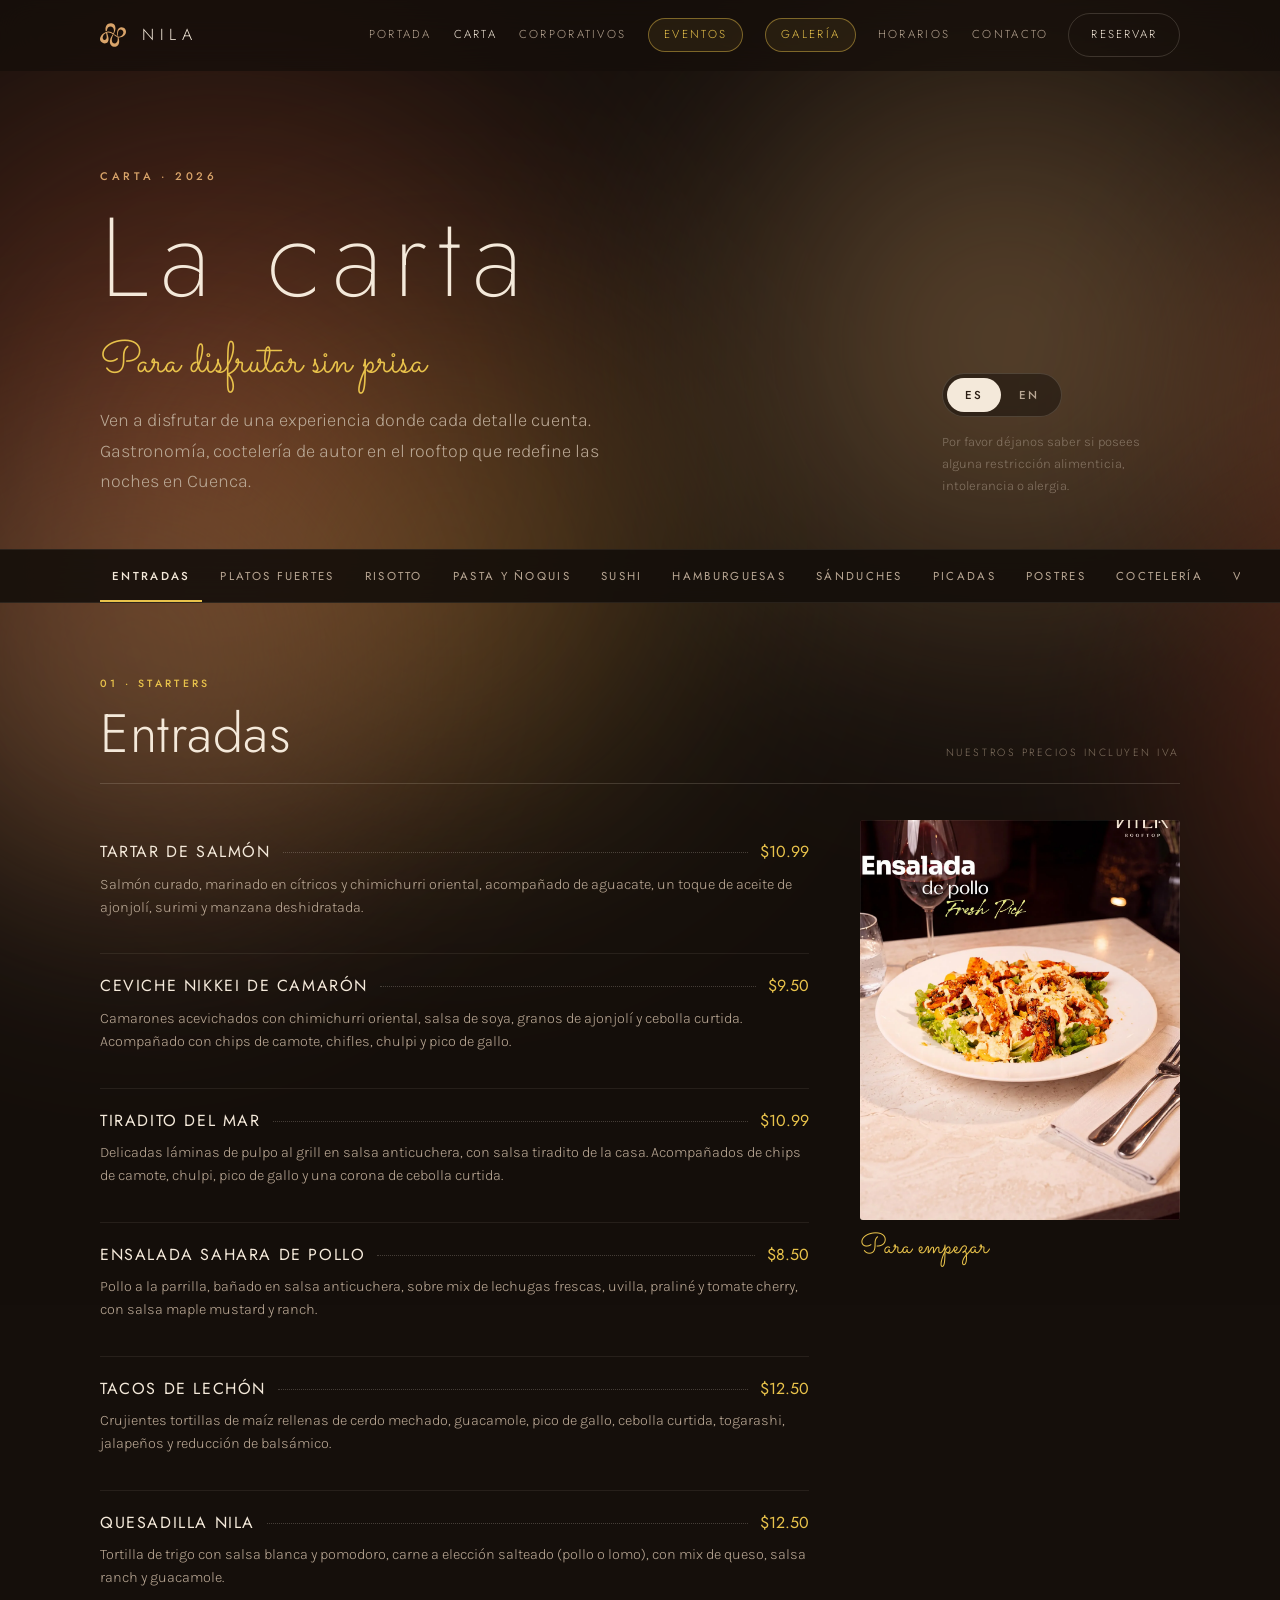
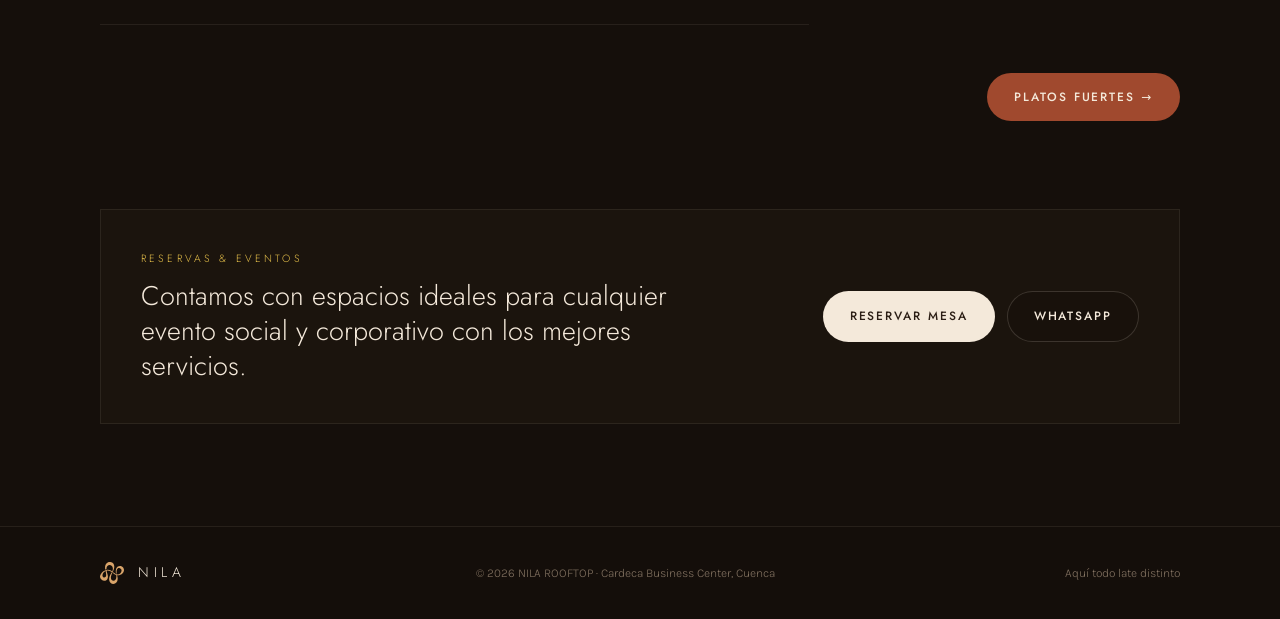
==== carta.html @ a8662d73 "Reemplaza el isotipo genérico por el isotipo real de la marca El ícono de mariposa dibujado a mano (" ====
<!doctype html>
<html lang="es">
<head>
<meta charset="utf-8">
<meta name="viewport" content="width=device-width, initial-scale=1, viewport-fit=cover">
<title>Carta — NILA ROOFTOP</title>
<meta name="description" content="Carta digital de NILA ROOFTOP: entradas, platos fuertes, sushi, coctelería de autor, vinos y licores. Cuenca, Ecuador.">
<link rel="icon" href="img/logo.jpg">

<link rel="preconnect" href="https://fonts.googleapis.com">
<link rel="preconnect" href="https://fonts.gstatic.com" crossorigin>
<link rel="stylesheet" href="https://fonts.googleapis.com/css2?family=Jost:wght@200;300;400;500;600&family=Karla:wght@300;400;500;600&family=Sacramento&display=swap">

<style>
/* ══════════════════════════════════════════════════════════
   NILA ROOFTOP · Carta
   Misma paleta y patrones que el resto del sitio.
   ══════════════════════════════════════════════════════════ */
:root{
  --ground:#150F0B; --ground-2:#1F1710; --ground-3:#2B1F16;
  --terra:#A0492E; --terra-dk:#7C3521; --ember:#C9663C;
  --sand:#D9A46A; --cream:#F4E9DA; --gold:#E8C24B;
  --paper:#F4E9DA; --ink:#2A1D14;
  --text:#F4E9DA; --muted:#B9A794; --faint:#857463;
  --line:rgba(244,233,218,.16); --line-soft:rgba(244,233,218,.08);
  --ok:#79B58A;
  --gutter:clamp(20px,5vw,60px); --maxw:1200px;
  --f-brand:"Jost","Futura","Century Gothic",system-ui,sans-serif;
  --f-body:"Karla","Helvetica Neue",Arial,sans-serif;
  --f-script:"Sacramento","Segoe Script",cursive;
  color-scheme:dark;
}
*,*::before,*::after{ box-sizing:border-box; }
html{ scroll-behavior:smooth; }
@media (prefers-reduced-motion: reduce){
  html{ scroll-behavior:auto; }
  *{ animation-duration:.001ms !important; animation-iteration-count:1 !important; transition-duration:.001ms !important; }
}
body{
  margin:0; background:var(--ground); color:var(--text);
  font-family:var(--f-body); font-weight:300;
  font-size:clamp(15px,.35vw + 14px,16.5px); line-height:1.7;
  -webkit-font-smoothing:antialiased; overflow-x:hidden;
}
img{ max-width:100%; display:block; }
h1,h2,h3,h4{ font-family:var(--f-brand); font-weight:300; margin:0; line-height:1.1; text-wrap:balance; }
.wrap{ width:100%; max-width:var(--maxw); margin-inline:auto; padding-inline:var(--gutter); }
.mark{ background:var(--gold); color:#1B1408; padding:1px 8px 2px; font-weight:500; }

/* ── fondo vivo (igual que el resto del sitio) ── */
#bg{ position:fixed; inset:-45vh -45vw; z-index:0; pointer-events:none; overflow:hidden; }
#bg b{ position:absolute; display:block; border-radius:50%; filter:blur(72px); will-change:transform; }
#bg .b1{ width:80vw; height:80vw; left:4%;  top:10%; background:radial-gradient(circle, rgba(160,73,46,.85), transparent 66%); }
#bg .b2{ width:64vw; height:64vw; left:60%; top:18%; background:radial-gradient(circle, rgba(217,164,106,.58), transparent 66%); }
#bg .b3{ width:72vw; height:72vw; left:56%; top:30%; background:radial-gradient(circle, rgba(201,102,60,.68), transparent 66%); }
#bg .b4{ width:54vw; height:54vw; left:10%; top:36%; background:radial-gradient(circle, rgba(232,194,75,.32), transparent 66%); }
#bg .b5{ width:76vw; height:76vw; left:50%; top:42%; background:radial-gradient(circle, rgba(124,53,33,.82), transparent 66%); }
#bg .b6{ width:58vw; height:58vw; left:8%;  top:48%; background:radial-gradient(circle, rgba(217,164,106,.48), transparent 66%); }
#bg::after{ content:""; position:absolute; inset:0; background:rgba(21,15,11,.32); }
@media (max-width:700px){ #bg b{ filter:blur(58px); } #bg .b4, #bg .b6{ display:none; } }
@media (prefers-reduced-motion: reduce){ #bg b{ transform:none !important; } }

/* ── NAV ── */
.nav{
  position:sticky; top:env(safe-area-inset-top,0px); z-index:70;
  background:rgba(21,15,11,.72); backdrop-filter:blur(16px); -webkit-backdrop-filter:blur(16px);
  border-bottom:1px solid transparent; transition:background .3s, border-color .3s;
}
.nav.stuck{ background:rgba(21,15,11,.95); border-bottom-color:var(--line-soft); }
.nav-in{ display:flex; align-items:center; gap:20px; height:70px; }
.nav-logo{ display:flex; align-items:center; gap:11px; text-decoration:none; color:var(--text); }
.nav-logo svg{ width:26px; height:26px; color:var(--sand); flex:none; }
.nav-logo b{ font-family:var(--f-brand); font-weight:300; font-size:16px; letter-spacing:.34em; padding-left:.34em; }
.nav-links{ display:flex; align-items:center; gap:clamp(15px,1.7vw,26px); margin-left:auto; }
.nav-links a{
  font-family:var(--f-brand); font-size:11.5px; letter-spacing:.2em; text-transform:uppercase;
  color:var(--muted); text-decoration:none; padding:8px 0; transition:color .25s;
}
.nav-links a:hover, .nav-links a[aria-current]{ color:var(--text); }
.nav-cta{
  margin-left:auto; font-family:var(--f-brand); font-size:11.5px; letter-spacing:.18em; text-transform:uppercase;
  text-decoration:none; padding:11px 22px; border:1px solid var(--line); border-radius:999px;
  color:var(--text); transition:background .25s, border-color .25s; white-space:nowrap;
}
.nav-cta:hover{ background:var(--terra); border-color:var(--terra); }
.nav-links + .nav-cta{ margin-left:0; }
@media (max-width:900px){
  .nav-in{ height:auto; flex-wrap:wrap; padding-block:11px; gap:8px 14px; }
  .nav-logo{ order:1; }
  .nav-cta{ order:2; margin-left:auto; padding:9px 18px; }
  .nav-links{
    order:3; width:100%; margin-left:0; gap:19px;
    overflow-x:auto; scrollbar-width:none; padding-bottom:1px;
    -webkit-mask-image:linear-gradient(90deg,#000 86%,transparent);
            mask-image:linear-gradient(90deg,#000 86%,transparent);
  }
  .nav-links::-webkit-scrollbar{ display:none; }
  .nav-links a{ white-space:nowrap; flex:none; font-size:11px; padding:3px 0; }
}
.nav-links a.aparte{
  color:var(--gold); border:1px solid rgba(232,194,75,.45); border-radius:999px;
  padding:6px 15px; margin:-6px 0; background:rgba(232,194,75,.08);
  transition:background .25s, border-color .25s, color .25s;
}
.nav-links a.aparte:hover, .nav-links a.aparte:focus-visible{ background:var(--gold); border-color:var(--gold); color:#1B1408; }
.nav-links a.aparte[aria-current]{ background:var(--gold); border-color:var(--gold); color:#1B1408; }
@media (max-width:900px){ .nav-links a.aparte{ padding:5px 13px; margin:0; } }

/* ── botones ── */
.btn{
  display:inline-flex; align-items:center; gap:10px; cursor:pointer;
  font-family:var(--f-brand); font-size:12px; letter-spacing:.16em; text-transform:uppercase; font-weight:500;
  padding:14px 26px; border-radius:999px; text-decoration:none; border:1px solid transparent;
  transition:transform .18s, background .25s, border-color .25s, color .25s; background:none;
}
.btn:active{ transform:translateY(1px); }
.btn-solid{ background:var(--cream); color:var(--ink); }
.btn-solid:hover{ background:#fff; }
.btn-terra{ background:var(--terra); color:var(--cream); }
.btn-terra:hover{ background:var(--ember); }
.btn-line{ border-color:var(--line); color:var(--text); background:rgba(21,15,11,.35); }
.btn-line:hover{ border-color:var(--cream); }
a:focus-visible, button:focus-visible{ outline:2px solid var(--gold); outline-offset:3px; }

/* ── CABECERA ── */
.carta-cab{
  position:relative; z-index:1; max-width:var(--maxw); margin-inline:auto; padding:clamp(56px,8vw,96px) var(--gutter) clamp(34px,5vw,52px);
  display:flex; flex-wrap:wrap; align-items:flex-end; justify-content:space-between; gap:28px;
}
.carta-cab .izq{ max-width:640px; }
.carta-cab .eyebrow{
  font-family:var(--f-brand); font-size:11px; letter-spacing:.34em; text-transform:uppercase;
  color:var(--sand); font-weight:500; margin:0 0 20px;
}
.carta-cab h1{ font-weight:200; font-size:clamp(52px,10vw,112px); line-height:.92; letter-spacing:.1em; color:var(--text); }
.carta-cab .tag{ font-family:var(--f-script); font-size:clamp(28px,4.4vw,44px); line-height:1.1; color:var(--gold); margin:30px 0 0; }
.carta-cab .lede{ color:var(--muted); font-size:clamp(15.5px,.4vw + 14.5px,18px); max-width:52ch; margin:18px 0 0; text-wrap:pretty; }
.carta-cab .der{ display:flex; flex-direction:column; align-items:flex-start; gap:14px; }
.idioma{ display:flex; padding:4px; border:1px solid var(--line); border-radius:999px; background:rgba(21,15,11,.5); }
.idioma button{
  font-family:var(--f-brand); font-size:11.5px; letter-spacing:.18em; font-weight:500;
  border:0; cursor:pointer; padding:9px 18px; border-radius:999px; background:transparent; color:var(--muted);
  transition:background .25s, color .25s;
}
.idioma button[aria-pressed="true"]{ background:var(--cream); color:var(--ink); }
.alergia{ font-size:13px; color:var(--faint); max-width:34ch; margin:0; }

/* ── BARRA DE PESTAÑAS ── */
.carta-tabs-bar{
  position:sticky; top:70px; z-index:60;
  background:rgba(21,15,11,.9); backdrop-filter:blur(14px); -webkit-backdrop-filter:blur(14px);
  border-block:1px solid var(--line-soft);
}
@media (max-width:900px){ .carta-tabs-bar{ top:112px; } }
.carta-tabs{ display:flex; gap:6px; overflow-x:auto; scrollbar-width:none; }
.carta-tabs::-webkit-scrollbar{ display:none; }
.carta-tabs button{
  flex:none; font-family:var(--f-brand); font-size:11.5px; letter-spacing:.2em; text-transform:uppercase;
  background:transparent; border:0; cursor:pointer; padding:18px 12px 16px; color:var(--muted); font-weight:400;
  border-bottom:2px solid transparent; white-space:nowrap; transition:color .25s, border-color .25s;
}
.carta-tabs button:hover{ color:var(--text); }
.carta-tabs button[aria-selected="true"]{ color:var(--text); font-weight:500; border-bottom-color:var(--gold); }

/* ── CONTENIDO ── */
.carta-main{ position:relative; z-index:1; max-width:var(--maxw); margin-inline:auto; padding:0 var(--gutter) clamp(60px,8vw,110px); }
#carta-contenido{ transition:opacity .28s ease, transform .38s cubic-bezier(.2,.7,.3,1); }
#carta-contenido.fading{ opacity:0; transform:translateY(10px); }
.carta-cat{ padding-top:clamp(44px,6vw,72px); }
.carta-cat-head{
  display:flex; flex-wrap:wrap; align-items:flex-end; justify-content:space-between; gap:10px 24px;
  padding-bottom:22px; border-bottom:1px solid var(--line);
}
.carta-cat-head .num{ font-family:var(--f-brand); font-size:10.5px; letter-spacing:.32em; text-transform:uppercase; color:var(--gold); font-weight:500; margin:0 0 12px; }
.carta-cat-head h2{ font-size:clamp(32px,5vw,54px); line-height:1.05; letter-spacing:.01em; }
.carta-cat-head .iva{ font-family:var(--f-brand); font-size:10.5px; letter-spacing:.24em; text-transform:uppercase; color:var(--faint); margin:0; }

.carta-cuerpo{ display:flex; flex-wrap:wrap; gap:clamp(28px,4vw,56px); align-items:flex-start; margin-top:8px; }
.carta-lista{ flex:1 1 520px; min-width:0; }
.carta-grupo{ margin-top:28px; }
.carta-grupo-tit{ display:flex; align-items:center; gap:14px; margin-bottom:6px; }
.carta-grupo-tit h3{ font-family:var(--f-brand); font-size:12px; letter-spacing:.3em; text-transform:uppercase; color:var(--sand); font-weight:500; }
.carta-grupo-tit span{ flex:1; height:1px; background:linear-gradient(90deg,var(--line),transparent); }
.carta-grupo-nota{ margin-top:16px; font-size:13.5px; color:var(--sand); }
.carta-grid{ display:grid; grid-template-columns:repeat(auto-fill,minmax(min(100%,340px),1fr)); column-gap:clamp(28px,4vw,52px); }
.plato{ padding:18px 0 20px; border-bottom:1px solid var(--line-soft); }
.plato .fila{ display:flex; align-items:baseline; gap:12px; }
.plato h4{ font-weight:400; font-size:16px; letter-spacing:.1em; text-transform:uppercase; line-height:1.35; color:var(--text); text-wrap:balance; }
.plato .leader{ flex:1; min-width:18px; border-bottom:1px dotted rgba(244,233,218,.22); transform:translateY(-4px); }
.plato .precios{ display:flex; gap:14px; flex:none; align-items:baseline; }
.plato .precio{ display:flex; align-items:baseline; gap:6px; }
.plato .precio small{ font-family:var(--f-brand); font-size:9.5px; letter-spacing:.2em; text-transform:uppercase; color:var(--faint); }
.plato .precio .valor{ font-family:var(--f-brand); font-size:16px; font-weight:400; color:var(--gold); white-space:nowrap; }
.plato .insignia{
  display:inline-block; margin-top:8px; background:var(--gold); color:#1B1408;
  font-family:var(--f-brand); font-size:10px; letter-spacing:.22em; text-transform:uppercase; font-weight:500; padding:3px 9px;
}
.plato .desc{ margin-top:7px; color:var(--muted); font-size:14.5px; line-height:1.6; text-wrap:pretty; }

/* ── FOTO DE CATEGORÍA (revelado + parallax, igual que en el resto del sitio) ── */
.carta-foto{ flex:0 1 320px; min-width:240px; margin-top:28px; }
@media (min-width:901px){ .carta-foto{ position:sticky; top:140px; } }
.carta-foto .flyer{ position:relative; overflow:hidden; border-radius:3px; background:var(--ground-3); aspect-ratio:4/5; }
.carta-foto .flyer img{
  position:absolute; left:0; top:-9%; width:100%; height:118%;
  object-fit:cover; will-change:transform;
  transform:translate3d(0, var(--py,0px), 0);
  transition:scale .7s cubic-bezier(.2,.7,.3,1), filter .7s ease;
}
.carta-foto .flyer::after{ content:""; position:absolute; inset:0; box-shadow:inset 0 0 0 1px var(--line-soft); pointer-events:none; z-index:3; }
.carta-foto .flyer::before{
  content:""; position:absolute; inset:0; z-index:2; pointer-events:none;
  background:linear-gradient(104deg, transparent 36%, rgba(244,233,218,.26) 47%, rgba(232,194,75,.16) 52%, transparent 62%);
  transform:translateX(-130%); transition:transform 1s cubic-bezier(.3,.7,.3,1);
}
@media (prefers-reduced-motion: no-preference){
  .js .carta-foto .flyer{ clip-path:inset(0 0 100% 0); transition:clip-path 1.05s cubic-bezier(.16,.84,.26,1); }
  .js .carta-foto .flyer.visto{ clip-path:inset(0 0 0 0); }
  .js .carta-foto .flyer img{ scale:1.12; transition:scale 1.4s cubic-bezier(.16,.84,.26,1), filter .7s ease; }
  .js .carta-foto .flyer.visto img{ scale:1; }
}
.carta-foto .cap{ font-family:var(--f-script); font-size:28px; color:var(--gold); line-height:1; margin:14px 0 0; }

/* ── PAGINADOR ── */
.carta-pag{ display:flex; flex-wrap:wrap; justify-content:space-between; gap:12px; margin-top:48px; }

/* ── BANDA RESERVAS ── */
.carta-banda{
  margin-top:clamp(56px,7vw,88px); padding:clamp(26px,3.6vw,40px);
  background:rgba(31,23,16,.66); border:1px solid var(--line-soft);
  display:flex; flex-wrap:wrap; align-items:center; justify-content:space-between; gap:20px;
}
.carta-banda .izq{ max-width:560px; }
.carta-banda .eyebrow{ font-family:var(--f-brand); font-size:10.5px; letter-spacing:.3em; text-transform:uppercase; color:var(--gold); margin:0 0 10px; }
.carta-banda .texto{ font-family:var(--f-brand); font-weight:300; font-size:clamp(20px,2.6vw,27px); line-height:1.3; margin:0; }
.carta-banda .btns{ display:flex; flex-wrap:wrap; gap:12px; }

/* ── PIE ── */
.foot{ border-top:1px solid var(--line-soft); padding-block:34px; background:rgba(21,15,11,.74); position:relative; z-index:1; }
.foot-in{ display:flex; flex-wrap:wrap; gap:16px 26px; align-items:center; justify-content:space-between; }
.foot-logo{ display:flex; align-items:center; gap:10px; }
.foot-logo svg{ width:24px; height:24px; color:var(--sand); }
.foot-logo b{ font-family:var(--f-brand); font-weight:300; font-size:14px; letter-spacing:.32em; padding-left:.32em; }
.foot p{ margin:0; font-size:12px; color:var(--faint); }
</style>
</head>
<body>

<div id="bg" aria-hidden="true"><b class="b1"></b><b class="b2"></b><b class="b3"></b><b class="b4"></b><b class="b5"></b><b class="b6"></b></div>

<nav class="nav" id="nav">
  <div class="wrap nav-in">
    <a class="nav-logo" href="index.html">
      <svg viewBox="0 0 156.166 142.3839" fill="currentColor" aria-hidden="true">
        <path d="M151.804,36.5492c-7.9934-12.4274-26.5083-15.4301-38.0885-6.1932-12.6717,10.1605-11.5238,28.5691-9.8996,43.1066,1.6158.7618,3.2726,1.4211,4.9601,1.9232-1.6069-11.2154-2.0177-25.0807,6.5995-33.6478,8.841-8.0377,23.2633.2905,24.8311,10.9621,1.5281,13.4325-10.8931,28.5025-24.7077,28.5307-11.1005-.2891-20.5052-8.0356-28.9133-14.6377-.8507,1.7592-1.7047,3.5253-2.5415,5.3016,6.3219,5.3891,13.382,10.1863,21.4355,12.5094,10.086,54.3826-51.5042,47.489-30.1527-3.5567,4.5414-11.4144,11.3128-22.5525,14.9378-34.3166C97.1734,26.7093,91.0993.9313,67.7796.1863c-27.5197-2.6947-39.1605,24.343-33.5069,48.394,2.4254-1.0111,4.9225-1.8378,7.464-2.4493.0544-43.2242,57.6092-30.4976,37.9894,15.0509-8.7458-6.8753-19.2847-12.5351-30.7407-11.3887C27.0878,51.7118,4.166,70.3219.2725,92.3353c-3.7259,23.655,31.7376,40.0583,46.4486,20.6093,12.0381-17.7003-.8363-38.1031-3.7853-56.5416,12.1696-2.7878,24.6147,2.6707,34.2183,9.9098-63.0114,87.1075,61.9017,107.122,34.0268,19.3073,26.8216,4.74,56.2663-22.7529,40.6232-49.071ZM39.2397,91.4068c-4.0354,14.2306-21.9505,11.0696-22.9828-2.8498-1.3034-12.7827,8.8184-24.7117,19.9973-29.8755,1.9251,10.6824,5.9741,21.9069,2.9855,32.7254Z"/>
      </svg>
      <b>NILA</b>
    </a>
    <div class="nav-links">
      <a href="index.html">Portada</a>
      <a href="carta.html" aria-current="page">Carta</a>
      <a href="index.html#corporativos">Corporativos</a>
      <a class="aparte" href="eventos.html">Eventos</a>
      <a class="aparte" href="galeria.html">Galería</a>
      <a href="index.html#visita">Horarios</a>
      <a href="index.html#contacto">Contacto</a>
    </div>
    <a class="nav-cta" href="index.html#reserva">Reservar</a>
  </div>
</nav>

<header class="carta-cab">
  <div class="izq">
    <p class="eyebrow" id="t-eyebrow"></p>
    <h1 id="t-title"></h1>
    <p class="tag" id="t-tag"></p>
    <p class="lede" id="t-lede"></p>
  </div>
  <div class="der">
    <div class="idioma" role="group" aria-label="Idioma">
      <button type="button" id="btn-es">ES</button>
      <button type="button" id="btn-en">EN</button>
    </div>
    <p class="alergia" id="t-allergy"></p>
  </div>
</header>

<div class="carta-tabs-bar">
  <div class="wrap carta-tabs" id="carta-tabs"></div>
</div>

<main class="carta-main">
  <div id="carta-contenido"></div>
  <div class="carta-pag" id="carta-pag"></div>

  <div class="carta-banda">
    <div class="izq">
      <p class="eyebrow" id="t-evEyebrow"></p>
      <p class="texto" id="t-evText"></p>
    </div>
    <div class="btns">
      <a class="btn btn-solid" href="index.html#reserva" id="t-reservar"></a>
      <a class="btn btn-line" href="https://wa.me/593984958228" target="_blank" rel="noopener">WhatsApp</a>
    </div>
  </div>
</main>

<footer class="foot">
  <div class="wrap foot-in">
    <span class="foot-logo">
      <svg viewBox="0 0 156.166 142.3839" fill="currentColor" aria-hidden="true">
        <path d="M151.804,36.5492c-7.9934-12.4274-26.5083-15.4301-38.0885-6.1932-12.6717,10.1605-11.5238,28.5691-9.8996,43.1066,1.6158.7618,3.2726,1.4211,4.9601,1.9232-1.6069-11.2154-2.0177-25.0807,6.5995-33.6478,8.841-8.0377,23.2633.2905,24.8311,10.9621,1.5281,13.4325-10.8931,28.5025-24.7077,28.5307-11.1005-.2891-20.5052-8.0356-28.9133-14.6377-.8507,1.7592-1.7047,3.5253-2.5415,5.3016,6.3219,5.3891,13.382,10.1863,21.4355,12.5094,10.086,54.3826-51.5042,47.489-30.1527-3.5567,4.5414-11.4144,11.3128-22.5525,14.9378-34.3166C97.1734,26.7093,91.0993.9313,67.7796.1863c-27.5197-2.6947-39.1605,24.343-33.5069,48.394,2.4254-1.0111,4.9225-1.8378,7.464-2.4493.0544-43.2242,57.6092-30.4976,37.9894,15.0509-8.7458-6.8753-19.2847-12.5351-30.7407-11.3887C27.0878,51.7118,4.166,70.3219.2725,92.3353c-3.7259,23.655,31.7376,40.0583,46.4486,20.6093,12.0381-17.7003-.8363-38.1031-3.7853-56.5416,12.1696-2.7878,24.6147,2.6707,34.2183,9.9098-63.0114,87.1075,61.9017,107.122,34.0268,19.3073,26.8216,4.74,56.2663-22.7529,40.6232-49.071ZM39.2397,91.4068c-4.0354,14.2306-21.9505,11.0696-22.9828-2.8498-1.3034-12.7827,8.8184-24.7117,19.9973-29.8755,1.9251,10.6824,5.9741,21.9069,2.9855,32.7254Z"/>
      </svg><b>NILA</b>
    </span>
    <p>© <span id="anio"></span> NILA ROOFTOP · Cardeca Business Center, Cuenca</p>
    <p>Aquí todo late distinto</p>
  </div>
</footer>

<!-- ═══════════════════════════════════════════════════════════
     DATOS DE LA CARTA
     14 categorías, transcritas del PDF "MENU NILA NEW 2026".
     Editar precios aquí no requiere tocar el resto del archivo.
     ═══════════════════════════════════════════════════════════ -->
<script id="carta-datos" type="application/json">{
  "ui": {
    "es": {
      "eyebrow": "Carta · 2026",
      "title": "La carta",
      "tag": "Para disfrutar sin prisa",
      "lede": "Ven a disfrutar de una experiencia donde cada detalle cuenta. Gastronomía, coctelería de autor en el rooftop que redefine las noches en Cuenca.",
      "allergy": "Por favor déjanos saber si posees alguna restricción alimenticia, intolerancia o alergia.",
      "iva": "Nuestros precios incluyen IVA",
      "c": "Copa",
      "b": "Botella",
      "badge": "Plato insignia",
      "evEyebrow": "Reservas & eventos",
      "evText": "Contamos con espacios ideales para cualquier evento social y corporativo con los mejores servicios.",
      "reservar": "Reservar mesa"
    },
    "en": {
      "eyebrow": "Menu · 2026",
      "title": "The menu",
      "tag": "Made to be savored",
      "lede": "Come and enjoy an experience where every detail counts. Food and signature cocktails on the rooftop redefining nights in Cuenca.",
      "allergy": "Please let us know about any dietary restriction, intolerance or allergy.",
      "iva": "Prices include VAT",
      "c": "Glass",
      "b": "Bottle",
      "badge": "Signature dish",
      "evEyebrow": "Bookings & events",
      "evText": "We have ideal spaces for any social or corporate event, with the best services.",
      "reservar": "Book a table"
    }
  },
  "categories": [
    {
      "id": "entradas",
      "es": "Entradas",
      "en": "Starters",
      "img": "img/galeria/ensalada.webp",
      "caption": "Para empezar",
      "groups": [
        {
          "title": null,
          "note": null,
          "items": [
            {
              "name": "Tartar de salmón",
              "prices": [
                {
                  "label": null,
                  "value": "$10.99"
                }
              ],
              "desc": {
                "es": "Salmón curado, marinado en cítricos y chimichurri oriental, acompañado de aguacate, un toque de aceite de ajonjolí, surimi y manzana deshidratada.",
                "en": "Citrus-cured salmon with an oriental chimichurri marinade, served with avocado, a hint of sesame oil, surimi, and dehydrated apple."
              },
              "signature": false
            },
            {
              "name": "Ceviche nikkei de camarón",
              "prices": [
                {
                  "label": null,
                  "value": "$9.50"
                }
              ],
              "desc": {
                "es": "Camarones acevichados con chimichurri oriental, salsa de soya, granos de ajonjolí y cebolla curtida. Acompañado con chips de camote, chifles, chulpi y pico de gallo.",
                "en": "Fresh shrimp ceviche with oriental chimichurri, soy sauce, sesame seeds, and pickled onions. Served with sweet potato chips, plantain chips, toasted corn, and pico de gallo."
              },
              "signature": false
            },
            {
              "name": "Tiradito del mar",
              "prices": [
                {
                  "label": null,
                  "value": "$10.99"
                }
              ],
              "desc": {
                "es": "Delicadas láminas de pulpo al grill en salsa anticuchera, con salsa tiradito de la casa. Acompañados de chips de camote, chulpi, pico de gallo y una corona de cebolla curtida.",
                "en": "Thinly sliced grilled octopus in anticucho sauce, paired with house tiradito sauce. Served with sweet potato chips, toasted corn, pico de gallo, and pickled onion."
              },
              "signature": false
            },
            {
              "name": "Ensalada Sahara de pollo",
              "prices": [
                {
                  "label": null,
                  "value": "$8.50"
                }
              ],
              "desc": {
                "es": "Pollo a la parrilla, bañado en salsa anticuchera, sobre mix de lechugas frescas, uvilla, praliné y tomate cherry, con salsa maple mustard y ranch.",
                "en": "Grilled chicken glazed with anticucho sauce, over fresh greens, golden berries, praline, and cherry tomatoes, finished with maple mustard and ranch dressing."
              },
              "signature": false
            },
            {
              "name": "Tacos de lechón",
              "prices": [
                {
                  "label": null,
                  "value": "$12.50"
                }
              ],
              "desc": {
                "es": "Crujientes tortillas de maíz rellenas de cerdo mechado, guacamole, pico de gallo, cebolla curtida, togarashi, jalapeños y reducción de balsámico.",
                "en": "Crispy corn tortillas filled with slow-cooked pulled pork, guacamole, pico de gallo, pickled onions, togarashi, jalapeños, and balsamic reduction."
              },
              "signature": false
            },
            {
              "name": "Quesadilla Nila",
              "prices": [
                {
                  "label": null,
                  "value": "$12.50"
                }
              ],
              "desc": {
                "es": "Tortilla de trigo con salsa blanca y pomodoro, carne a elección salteado (pollo o lomo), con mix de queso, salsa ranch y guacamole.",
                "en": "Flour tortilla with white and pomodoro sauce, sautéed protein of choice (chicken or beef), melted cheese blend, ranch, and guacamole."
              },
              "signature": false
            }
          ]
        }
      ]
    },
    {
      "id": "platos-fuertes",
      "es": "Platos fuertes",
      "en": "Main dishes",
      "img": "img/promos/01-tomahawk.webp",
      "caption": "Savage Tomahawk",
      "groups": [
        {
          "title": null,
          "note": null,
          "items": [
            {
              "name": "Ribeye Black Grill",
              "prices": [
                {
                  "label": null,
                  "value": "$24.00"
                }
              ],
              "desc": {
                "es": "Corte de 500 gr al grill flameado en piedra volcánica, con chimichurri, papas chauchas y ensalada fresca.",
                "en": "500g grilled ribeye, flame-finished on volcanic stone with chimichurri. Served with rustic potatoes and fresh salad."
              },
              "signature": false
            },
            {
              "name": "Savage Tomahawk",
              "prices": [
                {
                  "label": null,
                  "value": "$27.00"
                }
              ],
              "desc": {
                "es": "Corte de 800 gr al grill, flameado en piedra volcánica, bañado en chimichurri de la casa, acompañado de papas chauchas y ensalada fresca.",
                "en": "800g grilled tomahawk steak, flame-finished on volcanic stone, topped with house chimichurri. Served with rustic potatoes and fresh salad."
              },
              "signature": false
            },
            {
              "name": "Tribal Feast 3 px",
              "prices": [
                {
                  "label": null,
                  "value": "$34.50"
                }
              ],
              "desc": {
                "es": "Selección de lomo fino al grill, suprema de pollo, chorizo parrillero, chicharrón, mix de charcutería, choclo al grill, servido en piedra volcánica, acompañado de papa chaucha y ensalada fresca.",
                "en": "Grilled selection of beef tenderloin, chicken breast, sausage, pork crackling, charcuterie mix, and grilled corn. Served on volcanic stone with rustic potatoes and fresh salad."
              },
              "signature": false
            },
            {
              "name": "Suprema de pollo al pesto",
              "prices": [
                {
                  "label": null,
                  "value": "$14.90"
                }
              ],
              "desc": {
                "es": "Suprema de pollo al grill con salsa pesto y vino blanco, servida con cremoso de trigo, queso parmesano y ensalada fresca.",
                "en": "Grilled chicken breast in pesto and white wine sauce, served with creamy wheat risotto, parmesan cheese, and fresh salad."
              },
              "signature": false
            },
            {
              "name": "Pepper Steak Nila",
              "prices": [
                {
                  "label": null,
                  "value": "$19.00"
                }
              ],
              "desc": {
                "es": "Corte de lomo fino de 300 gr al grill en salsa cremosa de pimienta y portobello, acompañado de pastel de papa gratinada y ensalada fresca.",
                "en": "300g beef tenderloin in creamy pepper and portobello sauce, served with potato gratin and fresh salad."
              },
              "signature": false
            },
            {
              "name": "Lemon Sunset Salmón",
              "prices": [
                {
                  "label": null,
                  "value": "$19.50"
                }
              ],
              "desc": {
                "es": "Salmón curado de 300 gramos sellado al grill y reposado en salsa de limón, acompañado de molido de verde con queso, piel crocante de salmón y ensalada fresca.",
                "en": "300g grilled cured salmon finished in lemon sauce, served with mashed green plantain and cheese, crispy salmon skin, and fresh salad."
              },
              "signature": false
            },
            {
              "name": "Encocado de mariscos",
              "prices": [
                {
                  "label": null,
                  "value": "$16.90"
                }
              ],
              "desc": {
                "es": "Mariscos flameados en vino blanco, bañado en salsa de coco, queso parmesano, patacones, servidos en una canasta de maíz con sal prieta y pico de gallo.",
                "en": "Seafood flambéed in white wine, simmered in coconut sauce with parmesan, served with fried plantains, corn basket, peanut seasoning, and pico de gallo."
              },
              "signature": false
            },
            {
              "name": "Tribal BBQ Ribs",
              "prices": [
                {
                  "label": null,
                  "value": "$25.00"
                }
              ],
              "desc": {
                "es": "Rack de costillas de cerdo al grill, glaseado en salsa BBQ, acompañado de choclo grillado, salsa ranch, queso parmesano, papas fritas y salsas de la casa.",
                "en": "Grilled pork ribs glazed in BBQ sauce, served with grilled corn, ranch dressing, parmesan cheese, fries, and house sauces."
              },
              "signature": false
            }
          ]
        }
      ]
    },
    {
      "id": "risotto",
      "es": "Risotto",
      "en": "Risotto",
      "img": "img/galeria/risotto.webp",
      "caption": "Cremoso, siempre",
      "groups": [
        {
          "title": null,
          "note": null,
          "items": [
            {
              "name": "Four Cheese Velvet",
              "prices": [
                {
                  "label": null,
                  "value": "$13.50"
                }
              ],
              "desc": {
                "es": "Cremoso risotto en salsa de 4 quesos, portobello salteado, chips de camote, tomate cherry confitado y albahaca.",
                "en": "Creamy risotto in a four-cheese sauce with sautéed portobello, sweet potato chips, confit cherry tomatoes, and fresh basil."
              },
              "signature": false
            },
            {
              "name": "Risotto Andino",
              "prices": [
                {
                  "label": null,
                  "value": "$17.00"
                }
              ],
              "desc": {
                "es": "Cremoso risotto en salsa huancaína con lomo salteado estilo peruano, papas chips y queso parmesano.",
                "en": "Creamy huancaína-style risotto topped with Peruvian-style sautéed beef, crispy potatoes, and parmesan."
              },
              "signature": false
            },
            {
              "name": "Risotto Mar Mediterráneo",
              "prices": [
                {
                  "label": null,
                  "value": "$16.00"
                }
              ],
              "desc": {
                "es": "Cremoso risotto con mariscos flameados en vino y salsa madre marina, granos tiernos, cebolla.",
                "en": "Creamy seafood risotto with white wine reduction, delicate grains, and sautéed onions."
              },
              "signature": false
            },
            {
              "name": "Risotto Anticucho",
              "prices": [
                {
                  "label": null,
                  "value": "$19.00"
                }
              ],
              "desc": {
                "es": "Cremoso risotto con granos tiernos y salsa pesto estilo peruano, acompañado de lomo a la parrilla en salsa anticuchera y aros de cebolla.",
                "en": "Creamy risotto with grains and Peruvian-style pesto, served with grilled beef in anticucho sauce and onion rings."
              },
              "signature": false
            }
          ]
        }
      ]
    },
    {
      "id": "pasta",
      "es": "Pasta y ñoquis",
      "en": "Pasta & gnocchi",
      "img": "img/promos/07-langostino.webp",
      "caption": "Gnocchi Mare Nila",
      "groups": [
        {
          "title": null,
          "note": null,
          "items": [
            {
              "name": "Gnocchi Mare Nila",
              "prices": [
                {
                  "label": null,
                  "value": "$16.50"
                }
              ],
              "desc": {
                "es": "Ñoquis artesanales en salsa madre marina con frutos del mar y pan al ajo, elaborados con técnicas italianas.",
                "en": "Handcrafted gnocchi in seafood sauce with mixed shellfish and garlic bread, prepared with traditional Italian techniques."
              },
              "signature": false
            },
            {
              "name": "Ñoquis Bella Italia Nila",
              "prices": [
                {
                  "label": null,
                  "value": "$17.50"
                }
              ],
              "desc": {
                "es": "Ñoquis artesanales en salsa de pomodoro y chili carne con base de salsa de pimienta y portobello. Mix de quesos, tomate confitado, albahaca y jamón serrano.",
                "en": "Handcrafted gnocchi in pomodoro and chili meat sauce, with pepper-portobello base, cheese blend, confit tomatoes, basil and prosciutto."
              },
              "signature": false
            },
            {
              "name": "Fettuccine Carbonara",
              "prices": [
                {
                  "label": null,
                  "value": "$13.00"
                }
              ],
              "desc": {
                "es": "Pasta al dente con salsa cremosa, con bacon crispy y pan al ajo.",
                "en": "Al dente fettuccine in a creamy sauce with crispy bacon, served with garlic bread."
              },
              "signature": false
            },
            {
              "name": "Golden Chicken",
              "prices": [
                {
                  "label": null,
                  "value": "$16.50"
                }
              ],
              "desc": {
                "es": "Medallón de pollo estilo cordón bleu tempurizado con técnicas japonesas en salsa de vino oporto tocino, pastel de papa gratinada y ensalada de yogurt.",
                "en": "Chicken medallion cordon bleu style, tempura-battered with Japanese techniques, served in a port wine sauce with bacon, potato gratin, and yogurt salad."
              },
              "signature": true
            }
          ]
        }
      ]
    },
    {
      "id": "sushi",
      "es": "Sushi",
      "en": "Sushi",
      "img": "img/carta/sushi.webp",
      "caption": "Para compartir",
      "groups": [
        {
          "title": null,
          "note": null,
          "items": [
            {
              "name": "Hattory Hanzo",
              "prices": [
                {
                  "label": null,
                  "value": "$13.99"
                }
              ],
              "desc": {
                "es": "Roll en ajonjolí, relleno de salmón curado, aguacate, queso crema, kanikama, con topping de surimi, camarón, salsa spicy y togarashi.",
                "en": "Sesame roll with cured salmon, avocado, cream cheese, and kani, topped with surimi, shrimp, spicy sauce, and togarashi."
              },
              "signature": false
            },
            {
              "name": "California Sunset Roll",
              "prices": [
                {
                  "label": null,
                  "value": "$12.50"
                }
              ],
              "desc": {
                "es": "Roll con camarón tempura, aguacate y queso crema, con tobiko, surimi, salsa nipón y maracuyá.",
                "en": "Roll filled with tempura shrimp, avocado and cream cheese, topped with tobiko, surimi, Japanese-style sauce, and passion fruit."
              },
              "signature": false
            },
            {
              "name": "Nila Sushi Experience 3 px",
              "prices": [
                {
                  "label": null,
                  "value": "$33.00"
                }
              ],
              "desc": {
                "es": "Roll a elección, nigiris, brochetas de camarón, sashimi de salmón curado y pulpo al grill, con salsas de la casa.",
                "en": "Chef’s selection including rolls, nigiri, shrimp skewers, salmon sashimi, and grilled octopus, served with house sauces."
              },
              "signature": false
            },
            {
              "name": "Tiger Nila",
              "prices": [
                {
                  "label": null,
                  "value": "$11.50"
                }
              ],
              "desc": {
                "es": "Roll tempurizado relleno con camarón, aguacate y queso crema, con salsa mayo maní, maracuyá y tobiko.",
                "en": "Tempura roll filled with shrimp, avocado, and cream cheese, served with peanut mayo, passion fruit sauce, and tobiko."
              },
              "signature": false
            }
          ]
        }
      ]
    },
    {
      "id": "hamburguesas",
      "es": "Hamburguesas",
      "en": "Burgers",
      "img": "img/promos/02-burger-date.webp",
      "caption": "Doble Nila",
      "groups": [
        {
          "title": null,
          "note": null,
          "items": [
            {
              "name": "Doble Nila",
              "prices": [
                {
                  "label": null,
                  "value": "$15.00"
                }
              ],
              "desc": {
                "es": "Doble carne de res al grill, mix de quesos, bacon al grill, onion rings y salsa Jack Daniel’s. Acompañada de papas fritas y salsas de la casa.",
                "en": "Double grilled beef patties with cheese blend, grilled bacon, onion rings, and Jack Daniel’s sauce. Served with fries and house sauces."
              },
              "signature": false
            },
            {
              "name": "Mediterránea",
              "prices": [
                {
                  "label": null,
                  "value": "$13.00"
                }
              ],
              "desc": {
                "es": "Carne de res al grill, mix de quesos, salsa cuatro quesos, tomate caprese, jamón serrano, pesto y salsa italiana. Acompañado de papas fritas y salsas de la casa.",
                "en": "Grilled beef patty with a four-cheese blend, serrano ham, pesto, and Italian sauce. Served with fries."
              },
              "signature": false
            },
            {
              "name": "Jungle Tex Mex",
              "prices": [
                {
                  "label": null,
                  "value": "$13.00"
                }
              ],
              "desc": {
                "es": "Carne de res al grill, bañada en BBQ, mix de quesos, piña a la parrilla, cerdo mechado, jalapeños y togarashi. Acompañado de papas fritas y salsas de la casa.",
                "en": "Grilled beef patty with BBQ sauce, cheese blend, grilled pineapple, pulled pork, jalapeños, and togarashi. Served with fries."
              },
              "signature": false
            },
            {
              "name": "Tribal Classic",
              "prices": [
                {
                  "label": null,
                  "value": "$10.50"
                }
              ],
              "desc": {
                "es": "Carne de res al grill, mix de quesos, bacon al grill, cebolla caramelizada, vegetales frescos y pickles. Acompañada de papas fritas y salsas de la casa.",
                "en": "Grilled beef patty with cheese blend, grilled bacon, caramelized onions, fresh vegetables, and pickles. Served with fries."
              },
              "signature": false
            }
          ]
        }
      ]
    },
    {
      "id": "sanduches",
      "es": "Sánduches",
      "en": "Sandwiches",
      "img": "img/carta/sanduches.webp",
      "caption": "Sánduche de lomo",
      "groups": [
        {
          "title": null,
          "note": null,
          "items": [
            {
              "name": "Sánduche de lomo",
              "prices": [
                {
                  "label": null,
                  "value": "$13.50"
                }
              ],
              "desc": {
                "es": "Lomo fino salteado al estilo peruano con vegetales, mix de quesos, bacon al grill en pan artesanal. Acompañado de papas fritas.",
                "en": "Peruvian-style sautéed beef tenderloin with vegetables, cheese blend, and grilled bacon on artisan-style bread. Served with fries."
              },
              "signature": false
            },
            {
              "name": "Spicy Chicken Sandwich",
              "prices": [
                {
                  "label": null,
                  "value": "$9.99"
                }
              ],
              "desc": {
                "es": "Pechuga de pollo crocante, coleslaw fresco, pickles, salsa ranch, togarashi y pan artesanal. Acompañado de papas fritas y salsas de la casa.",
                "en": "Crispy chicken breast with maple mustard, fresh coleslaw, pickles, ranch dressing and togarashi on artisan-style bread. Served with fries."
              },
              "signature": false
            },
            {
              "name": "Soul Vegetariano Sandwich",
              "prices": [
                {
                  "label": null,
                  "value": "$9.00"
                }
              ],
              "desc": {
                "es": "Portobellos salteados, hummus de pimientos tatemados, pickles, coleslaw, aguacate y salsa ranch en pan artesanal. Acompañado de chips de camote, papas y chifle.",
                "en": "Sautéed portobello mushrooms, roasted pepper hummus, pickles, coleslaw, avocado, and ranch dressing on artisan-style bread. Served with chips, fries, and plantain chips."
              },
              "signature": false
            }
          ]
        }
      ]
    },
    {
      "id": "picadas",
      "es": "Picadas",
      "en": "Bites",
      "img": "img/carta/picadas.webp",
      "caption": "Papas Kilimanjaro",
      "groups": [
        {
          "title": null,
          "note": null,
          "items": [
            {
              "name": "Nachos Nila Tribe",
              "prices": [
                {
                  "label": null,
                  "value": "$12.99"
                }
              ],
              "desc": {
                "es": "Totopos gratinados con mix de quesos, cubiertos con chile de carne, salsa ranch, guacamole, pico de gallo y jalapeños.",
                "en": "Crispy tortilla chips topped with melted cheese blend, chili con carne, guacamole, pico de gallo, and jalapeños."
              },
              "signature": false
            },
            {
              "name": "Papas Kilimanjaro",
              "prices": [
                {
                  "label": null,
                  "value": "$11.99"
                }
              ],
              "desc": {
                "es": "Papas fritas artesanales con mix de charcutería, queso cheddar fundido y mayonesa de la casa.",
                "en": "Artisan-style fries loaded with a charcuterie mix, melted cheddar cheese, and house mayonnaise."
              },
              "signature": false
            },
            {
              "name": "Alitas Nila",
              "prices": [
                {
                  "label": "6 u.",
                  "value": "$10.00"
                },
                {
                  "label": "12 u.",
                  "value": "$18.00"
                },
                {
                  "label": "18 u.",
                  "value": "$25.00"
                }
              ],
              "desc": {
                "es": "Alitas bañadas en tu salsa preferida: BBQ, Buffalo, Piña Spicy, Honey Mustard o Jack Daniel´s. Acompañadas de papas fritas y aderezo ranch.",
                "en": "Chicken wings tossed in your choice of sauce: BBQ, Buffalo, Pineapple Spicy, Honey Mustard, or Jack Daniel’s. Served with fries and ranch dressing."
              },
              "signature": false
            }
          ]
        }
      ]
    },
    {
      "id": "postres",
      "es": "Postres",
      "en": "Desserts",
      "img": "img/carta/postres.webp",
      "caption": "Velvet Rouge",
      "groups": [
        {
          "title": null,
          "note": null,
          "items": [
            {
              "name": "Velvet Rouge",
              "prices": [
                {
                  "label": null,
                  "value": "$6.50"
                }
              ],
              "desc": {
                "es": "Torta rellena de frutos rojos recubierta con crema y arándanos frescos.",
                "en": "Red berry cake topped with sweet cream and fresh blueberries."
              },
              "signature": false
            },
            {
              "name": "Brownie Nila",
              "prices": [
                {
                  "label": null,
                  "value": "$6.90"
                }
              ],
              "desc": {
                "es": "Brownie de Nutella bañado en sirope de mandarina, fresas y helado de vainilla.",
                "en": "Nutella brownie topped with mandarin syrup, fresh strawberries, and vanilla ice cream."
              },
              "signature": false
            },
            {
              "name": "Fresh Lemon Pie",
              "prices": [
                {
                  "label": null,
                  "value": "$6.50"
                }
              ],
              "desc": {
                "es": "Base crujiente de galleta con crema cítrica y ralladura de limón.",
                "en": "Crunchy cookie base with smooth citrus cream and natural lemon zest."
              },
              "signature": false
            }
          ]
        }
      ]
    },
    {
      "id": "cocteleria",
      "es": "Coctelería",
      "en": "Cocktails",
      "img": "img/promos/04-mixology.webp",
      "caption": "Coctelería de autor",
      "groups": [
        {
          "title": {
            "es": "De autor",
            "en": "Signature cocktails"
          },
          "note": null,
          "items": [
            {
              "name": "Afro Sunset",
              "prices": [
                {
                  "label": null,
                  "value": "$12.50"
                }
              ],
              "desc": {
                "es": "Cóctel refrescante a base de Tanqueray Sevilla, casis, agua miel y toronja.",
                "en": "A refreshing cocktail made with Tanqueray Sevilla, cassis, honey water, and grapefruit."
              },
              "signature": false
            },
            {
              "name": "Flor del Alba",
              "prices": [
                {
                  "label": null,
                  "value": "$12.00"
                }
              ],
              "desc": {
                "es": "Cóctel tropical a base de Ron 100 Fuegos, Campari, zumo de piña y limón.",
                "en": "A tropical cocktail featuring Flor de Caña Rum, Campari, pineapple juice, and lemon."
              },
              "signature": false
            },
            {
              "name": "Ébano Sour",
              "prices": [
                {
                  "label": null,
                  "value": "$12.00"
                }
              ],
              "desc": {
                "es": "Sour a base de Tanqueray Sevilla, Aperol y bítters.",
                "en": "A sour-style cocktail with a base of Tanqueray Sevilla, Aperol, and bitters."
              },
              "signature": false
            },
            {
              "name": "Mandará",
              "prices": [
                {
                  "label": null,
                  "value": "$12.00"
                }
              ],
              "desc": {
                "es": "Cóctel a base de tequila Karnal Silver, licor de naranja, un sirope de jalapeño y granada mezclado con zumo de mandarina.",
                "en": "A tequila-based cocktail with silver tequila, orange liqueur, jalapeño and pomegranate syrup, mixed with tangerine juice."
              },
              "signature": false
            },
            {
              "name": "Fuego Salvaje",
              "prices": [
                {
                  "label": null,
                  "value": "$12.00"
                }
              ],
              "desc": {
                "es": "Cóctel refrescante a base de Smirnoff, Licor 43, espumante y maracuyá.",
                "en": "A refreshing blend of Licor 43, sparkling wine, and passion fruit."
              },
              "signature": false
            },
            {
              "name": "Afro Smoke",
              "prices": [
                {
                  "label": null,
                  "value": "$14.00"
                }
              ],
              "desc": {
                "es": "Cóctel ahumado a base de whisky Johnnie Walker Black Label mezclado con licor de café y chocolate.",
                "en": "A smoky, bold cocktail made with Johnnie Walker Black Label whisky, mixed with coffee liqueur and chocolate."
              },
              "signature": false
            },
            {
              "name": "Shanghai Margarita",
              "prices": [
                {
                  "label": null,
                  "value": "$12.00"
                }
              ],
              "desc": {
                "es": "Cóctel refrescante a base de Tequila José Cuervo Gold mezclado con miel de agave y toque de jengibre.",
                "en": "A refreshing cocktail with José Cuervo Gold Tequila, agave nectar, and a touch of ginger."
              },
              "signature": false
            }
          ]
        },
        {
          "title": {
            "es": "Clásica",
            "en": "Classic cocktails"
          },
          "note": null,
          "items": [
            {
              "name": "Black Sour",
              "prices": [
                {
                  "label": null,
                  "value": "$14.00"
                }
              ],
              "desc": {
                "es": "Johnnie Walker Black Label, azúcar, limón",
                "en": "Johnnie Walker Black Label, azúcar, limón"
              },
              "signature": false
            },
            {
              "name": "Piña Colada",
              "prices": [
                {
                  "label": null,
                  "value": "$12.00"
                }
              ],
              "desc": {
                "es": "Ron 100 Fuegos, piña, crema de coco",
                "en": "Ron 100 Fuegos, piña, crema de coco"
              },
              "signature": false
            },
            {
              "name": "Moscow Mule",
              "prices": [
                {
                  "label": null,
                  "value": "$12.00"
                }
              ],
              "desc": {
                "es": "Smirnoff 21, ginger beer",
                "en": "Smirnoff 21, ginger beer"
              },
              "signature": false
            },
            {
              "name": "Long Island Ice Tea",
              "prices": [
                {
                  "label": null,
                  "value": "$13.50"
                }
              ],
              "desc": {
                "es": "Tequila Karnal Silver, vodka, Ron 100 Fuegos, Gin Gordon’s, licor de naranja, Coca-Cola",
                "en": "Tequila Karnal Silver, vodka, Ron 100 Fuegos, Gin Gordon’s, licor de naranja, Coca-Cola"
              },
              "signature": false
            },
            {
              "name": "Negroni",
              "prices": [
                {
                  "label": null,
                  "value": "$10.50"
                }
              ],
              "desc": {
                "es": "Tanqueray London Dry, vermut rosso, Campari",
                "en": "Tanqueray London Dry, vermut rosso, Campari"
              },
              "signature": false
            },
            {
              "name": "Paloma Spicy",
              "prices": [
                {
                  "label": null,
                  "value": "$9.00"
                }
              ],
              "desc": {
                "es": "Smirnoff Tamarindo, toronja",
                "en": "Smirnoff Tamarindo, toronja"
              },
              "signature": false
            },
            {
              "name": "Cosmopolitan",
              "prices": [
                {
                  "label": null,
                  "value": "$9.00"
                }
              ],
              "desc": {
                "es": "Smirnoff 21, jugo de arándanos, licor de naranja",
                "en": "Smirnoff 21, jugo de arándanos, licor de naranja"
              },
              "signature": false
            },
            {
              "name": "Margarita",
              "prices": [
                {
                  "label": null,
                  "value": "$9.00"
                }
              ],
              "desc": {
                "es": "Tequila Karnal Silver, jugo de limón, triple sec",
                "en": "Tequila Karnal Silver, jugo de limón, triple sec"
              },
              "signature": false
            },
            {
              "name": "Espresso Martini",
              "prices": [
                {
                  "label": null,
                  "value": "$10.50"
                }
              ],
              "desc": {
                "es": "Smirnoff 21, espresso, licor de café",
                "en": "Smirnoff 21, espresso, licor de café"
              },
              "signature": false
            },
            {
              "name": "Paloma",
              "prices": [
                {
                  "label": null,
                  "value": "$9.00"
                }
              ],
              "desc": {
                "es": "Tequila Karnal Silver, toronja",
                "en": "Tequila Karnal Silver, toronja"
              },
              "signature": false
            },
            {
              "name": "Mexican Mule",
              "prices": [
                {
                  "label": null,
                  "value": "$10.00"
                }
              ],
              "desc": {
                "es": "Tequila Karnal Silver, ginger beer",
                "en": "Tequila Karnal Silver, ginger beer"
              },
              "signature": false
            },
            {
              "name": "Gin Tonic clásico",
              "prices": [
                {
                  "label": null,
                  "value": "$9.50"
                }
              ],
              "desc": {
                "es": "Gordon’s London Dry Gin, agua tónica, especias",
                "en": "Gordon’s London Dry Gin, agua tónica, especias"
              },
              "signature": false
            },
            {
              "name": "Daiquiri",
              "prices": [
                {
                  "label": null,
                  "value": "$9.00"
                }
              ],
              "desc": {
                "es": "Ron 100 Fuegos, limón, sirope (maracuyá, frutos rojos o simple)",
                "en": "Ron 100 Fuegos, limón, sirope (maracuyá, frutos rojos o simple)"
              },
              "signature": false
            },
            {
              "name": "Mojito",
              "prices": [
                {
                  "label": null,
                  "value": "$9.00"
                }
              ],
              "desc": {
                "es": "Ron 100 Fuegos, hierba buena, sirope (maracuyá, frutos rojos o simple)",
                "en": "Ron 100 Fuegos, hierba buena, sirope (maracuyá, frutos rojos o simple)"
              },
              "signature": false
            },
            {
              "name": "Old Fashioned",
              "prices": [
                {
                  "label": null,
                  "value": "$14.00"
                }
              ],
              "desc": {
                "es": "Jack Daniel’s Tennessee, bitters, azúcar",
                "en": "Jack Daniel’s Tennessee, bitters, azúcar"
              },
              "signature": false
            },
            {
              "name": "Clover Club",
              "prices": [
                {
                  "label": null,
                  "value": "$9.50"
                }
              ],
              "desc": {
                "es": "Jack Daniel’s Tennessee, bitters, azúcar",
                "en": "Jack Daniel’s Tennessee, bitters, azúcar"
              },
              "signature": false
            },
            {
              "name": "Aperol Spritz",
              "prices": [
                {
                  "label": null,
                  "value": "$9.50"
                }
              ],
              "desc": {
                "es": "Aperol, prosecco",
                "en": "Aperol, prosecco"
              },
              "signature": false
            },
            {
              "name": "Carajillo",
              "prices": [
                {
                  "label": null,
                  "value": "$10.00"
                }
              ],
              "desc": {
                "es": "Licor 43, espresso",
                "en": "Licor 43, espresso"
              },
              "signature": false
            },
            {
              "name": "Cuba Libre",
              "prices": [
                {
                  "label": null,
                  "value": "$9.00"
                }
              ],
              "desc": {
                "es": "Flor de Caña 4 años, Coca-Cola",
                "en": "Flor de Caña 4 años, Coca-Cola"
              },
              "signature": false
            },
            {
              "name": "Jäger Bomb",
              "prices": [
                {
                  "label": null,
                  "value": "$11.00"
                }
              ],
              "desc": {
                "es": "Jäger, Red Bull",
                "en": "Jäger, Red Bull"
              },
              "signature": false
            },
            {
              "name": "Jäger Mule",
              "prices": [
                {
                  "label": null,
                  "value": "$11.00"
                }
              ],
              "desc": {
                "es": "Jäger, ginger beer",
                "en": "Jäger, ginger beer"
              },
              "signature": false
            },
            {
              "name": "Canelazo tradicional",
              "prices": [
                {
                  "label": null,
                  "value": "$25.00"
                }
              ],
              "desc": {
                "es": "Aguardiente ecuatoriano, naranjilla, azúcar, especias",
                "en": "Aguardiente ecuatoriano, naranjilla, azúcar, especias"
              },
              "signature": false
            },
            {
              "name": "Vino hervido",
              "prices": [
                {
                  "label": null,
                  "value": "$30.00"
                }
              ],
              "desc": {
                "es": "Luigi Bosca Finca La Linda Malbec, ron, licor de naranja, jugo de naranja, especias",
                "en": "Luigi Bosca Finca La Linda Malbec, ron, licor de naranja, jugo de naranja, especias"
              },
              "signature": false
            }
          ]
        }
      ]
    },
    {
      "id": "vinos",
      "es": "Vinos y espumantes",
      "en": "Wines & sparkling",
      "img": null,
      "caption": null,
      "groups": [
        {
          "title": {
            "es": "Vinos",
            "en": "Wines"
          },
          "note": null,
          "items": [
            {
              "name": "Silk & Spice",
              "prices": [
                {
                  "label": "copa",
                  "value": "$7.00"
                },
                {
                  "label": "botella",
                  "value": "$35.00"
                }
              ],
              "desc": null,
              "signature": false
            },
            {
              "name": "Finca La Linda Torrontés",
              "prices": [
                {
                  "label": "copa",
                  "value": "$7.00"
                },
                {
                  "label": "botella",
                  "value": "$30.00"
                }
              ],
              "desc": null,
              "signature": false
            },
            {
              "name": "Luigi Bosca Finca La Linda Malbec Rosado",
              "prices": [
                {
                  "label": "copa",
                  "value": "$7.00"
                },
                {
                  "label": "botella",
                  "value": "$30.00"
                }
              ],
              "desc": null,
              "signature": false
            },
            {
              "name": "Luigi Bosca Finca La Linda Cabernet Sauvignon",
              "prices": [
                {
                  "label": "copa",
                  "value": "$7.00"
                },
                {
                  "label": "botella",
                  "value": "$30.00"
                }
              ],
              "desc": null,
              "signature": false
            },
            {
              "name": "Luigi Bosca Finca La Linda Malbec",
              "prices": [
                {
                  "label": "copa",
                  "value": "$7.00"
                },
                {
                  "label": "botella",
                  "value": "$30.00"
                }
              ],
              "desc": null,
              "signature": false
            },
            {
              "name": "Luigi Bosca De Sangre Cabernet Franc",
              "prices": [
                {
                  "label": "botella",
                  "value": "$70.00"
                }
              ],
              "desc": null,
              "signature": false
            },
            {
              "name": "Luigi Bosca De Sangre Malbec",
              "prices": [
                {
                  "label": "botella",
                  "value": "$70.00"
                }
              ],
              "desc": null,
              "signature": false
            }
          ]
        },
        {
          "title": {
            "es": "Espumantes",
            "en": "Sparkling wines"
          },
          "note": null,
          "items": [
            {
              "name": "Freixenet Ice Rosé",
              "prices": [
                {
                  "label": "botella",
                  "value": "$35.00"
                }
              ],
              "desc": null,
              "signature": false
            },
            {
              "name": "Freixenet Cordon Negro",
              "prices": [
                {
                  "label": "botella",
                  "value": "$45.00"
                }
              ],
              "desc": null,
              "signature": false
            },
            {
              "name": "Freixenet Carta Nevada",
              "prices": [
                {
                  "label": "botella",
                  "value": "$35.00"
                }
              ],
              "desc": null,
              "signature": false
            },
            {
              "name": "Moët & Chandon Brut",
              "prices": [
                {
                  "label": "botella",
                  "value": "$200.00"
                }
              ],
              "desc": null,
              "signature": false
            },
            {
              "name": "Moët & Chandon Rosé",
              "prices": [
                {
                  "label": "botella",
                  "value": "$220.00"
                }
              ],
              "desc": null,
              "signature": false
            }
          ]
        }
      ]
    },
    {
      "id": "cervezas",
      "es": "Cervezas",
      "en": "Beers",
      "img": "img/carta/cervezas.webp",
      "caption": "Salud",
      "groups": [
        {
          "title": {
            "es": "Botella",
            "en": "Bottled"
          },
          "note": null,
          "items": [
            {
              "name": "Club",
              "prices": [
                {
                  "label": null,
                  "value": "$5.00"
                }
              ],
              "desc": null,
              "signature": false
            },
            {
              "name": "Corona",
              "prices": [
                {
                  "label": null,
                  "value": "$6.00"
                }
              ],
              "desc": null,
              "signature": false
            },
            {
              "name": "Stella Artois",
              "prices": [
                {
                  "label": null,
                  "value": "$6.00"
                }
              ],
              "desc": null,
              "signature": false
            },
            {
              "name": "Modelo",
              "prices": [
                {
                  "label": null,
                  "value": "$6.00"
                }
              ],
              "desc": null,
              "signature": false
            },
            {
              "name": "Paulaner Weissbier Dunkel",
              "prices": [
                {
                  "label": null,
                  "value": "$6.00"
                }
              ],
              "desc": null,
              "signature": false
            },
            {
              "name": "Paulaner Weissbier Naturtrüb",
              "prices": [
                {
                  "label": null,
                  "value": "$6.00"
                }
              ],
              "desc": null,
              "signature": false
            },
            {
              "name": "Paulaner Münchner Hell",
              "prices": [
                {
                  "label": null,
                  "value": "$6.00"
                }
              ],
              "desc": null,
              "signature": false
            }
          ]
        },
        {
          "title": {
            "es": "Draft",
            "en": "Draft"
          },
          "note": {
            "es": "Más $2.00 convierte tu cerveza en michelada.",
            "en": "Add $2.00 to make your beer a michelada."
          },
          "items": [
            {
              "name": "Draft Abeja",
              "prices": [
                {
                  "label": "250 ml",
                  "value": "$5.00"
                },
                {
                  "label": "500 ml",
                  "value": "$8.00"
                }
              ],
              "desc": null,
              "signature": false
            },
            {
              "name": "Draft Torete",
              "prices": [
                {
                  "label": "250 ml",
                  "value": "$5.00"
                },
                {
                  "label": "500 ml",
                  "value": "$8.00"
                }
              ],
              "desc": null,
              "signature": false
            },
            {
              "name": "Draft Apachita",
              "prices": [
                {
                  "label": "250 ml",
                  "value": "$4.50"
                },
                {
                  "label": "500 ml",
                  "value": "$7.00"
                }
              ],
              "desc": null,
              "signature": false
            }
          ]
        }
      ]
    },
    {
      "id": "sin-alcohol",
      "es": "Sin alcohol",
      "en": "Non-alcoholic",
      "img": null,
      "caption": null,
      "groups": [
        {
          "title": {
            "es": "Virgin drinks",
            "en": "Virgin drinks"
          },
          "note": null,
          "items": [
            {
              "name": "Corona 0",
              "prices": [
                {
                  "label": null,
                  "value": "$5.00"
                }
              ],
              "desc": null,
              "signature": false
            },
            {
              "name": "Paulaner 0",
              "prices": [
                {
                  "label": null,
                  "value": "$6.00"
                }
              ],
              "desc": null,
              "signature": false
            },
            {
              "name": "Virgin Mule",
              "prices": [
                {
                  "label": null,
                  "value": "$5.00"
                }
              ],
              "desc": null,
              "signature": false
            },
            {
              "name": "Sunset Bloom",
              "prices": [
                {
                  "label": null,
                  "value": "$5.00"
                }
              ],
              "desc": null,
              "signature": false
            },
            {
              "name": "Pink Lemonade",
              "prices": [
                {
                  "label": null,
                  "value": "$5.00"
                }
              ],
              "desc": null,
              "signature": false
            }
          ]
        },
        {
          "title": {
            "es": "Bebidas soft",
            "en": "Soft drinks"
          },
          "note": null,
          "items": [
            {
              "name": "Nila Pink Lemonade",
              "prices": [
                {
                  "label": null,
                  "value": "$5.00"
                }
              ],
              "desc": {
                "es": "Jugo de arándanos, agua tónica, sirope",
                "en": "Cranberry juice, tonic water, syrup"
              },
              "signature": false
            },
            {
              "name": "Ice Tea / Virgin Mule",
              "prices": [
                {
                  "label": null,
                  "value": "$5.00"
                }
              ],
              "desc": {
                "es": "Jengibre, limón, tónica",
                "en": "Ginger, lemon, tonic water"
              },
              "signature": false
            },
            {
              "name": "Coca-Cola (regular / zero)",
              "prices": [
                {
                  "label": null,
                  "value": "$3.00"
                }
              ],
              "desc": null,
              "signature": false
            },
            {
              "name": "Agua Imperial",
              "prices": [
                {
                  "label": null,
                  "value": "$3.00"
                }
              ],
              "desc": null,
              "signature": false
            },
            {
              "name": "Imperial Mandarina (lata)",
              "prices": [
                {
                  "label": null,
                  "value": "$3.00"
                }
              ],
              "desc": null,
              "signature": false
            },
            {
              "name": "Imperial Toronja (lata)",
              "prices": [
                {
                  "label": null,
                  "value": "$3.00"
                }
              ],
              "desc": null,
              "signature": false
            },
            {
              "name": "Red Bull",
              "prices": [
                {
                  "label": null,
                  "value": "$5.00"
                }
              ],
              "desc": null,
              "signature": false
            }
          ]
        },
        {
          "title": {
            "es": "Cafetería",
            "en": "Coffee selection"
          },
          "note": null,
          "items": [
            {
              "name": "Café americano",
              "prices": [
                {
                  "label": null,
                  "value": "$2.50"
                }
              ],
              "desc": null,
              "signature": false
            },
            {
              "name": "Espresso",
              "prices": [
                {
                  "label": null,
                  "value": "$2.50"
                }
              ],
              "desc": null,
              "signature": false
            }
          ]
        }
      ]
    },
    {
      "id": "licores",
      "es": "Licores",
      "en": "Spirits",
      "img": "img/carta/licores.webp",
      "caption": "Nuestra cava",
      "groups": [
        {
          "title": {
            "es": "Whisky",
            "en": "Whisky"
          },
          "note": null,
          "items": [
            {
              "name": "Johnnie Walker Blue Label",
              "prices": [
                {
                  "label": "copa",
                  "value": "$56.00"
                },
                {
                  "label": "botella",
                  "value": "$650.00"
                }
              ],
              "desc": null,
              "signature": false
            },
            {
              "name": "Johnnie Walker Gold 18 años",
              "prices": [
                {
                  "label": "botella",
                  "value": "$235.00"
                }
              ],
              "desc": null,
              "signature": false
            },
            {
              "name": "Johnnie Walker Gold",
              "prices": [
                {
                  "label": "copa",
                  "value": "$16.00"
                },
                {
                  "label": "botella",
                  "value": "$160.00"
                }
              ],
              "desc": null,
              "signature": false
            },
            {
              "name": "Johnnie Walker Double Black",
              "prices": [
                {
                  "label": "copa",
                  "value": "$14.00"
                },
                {
                  "label": "botella",
                  "value": "$140.00"
                }
              ],
              "desc": null,
              "signature": false
            },
            {
              "name": "Johnnie Walker Black",
              "prices": [
                {
                  "label": "copa",
                  "value": "$13.00"
                },
                {
                  "label": "botella",
                  "value": "$125.00"
                }
              ],
              "desc": null,
              "signature": false
            },
            {
              "name": "Johnnie Walker Red",
              "prices": [
                {
                  "label": "copa",
                  "value": "$9.00"
                },
                {
                  "label": "botella",
                  "value": "$85.00"
                }
              ],
              "desc": null,
              "signature": false
            },
            {
              "name": "Buchanan’s 18 años",
              "prices": [
                {
                  "label": "botella",
                  "value": "$200.00"
                }
              ],
              "desc": null,
              "signature": false
            },
            {
              "name": "Buchanan’s Master",
              "prices": [
                {
                  "label": "copa",
                  "value": "$14.50"
                },
                {
                  "label": "botella",
                  "value": "$135.00"
                }
              ],
              "desc": null,
              "signature": false
            },
            {
              "name": "Buchanan’s 12 años",
              "prices": [
                {
                  "label": "copa",
                  "value": "$12.00"
                },
                {
                  "label": "botella",
                  "value": "$110.00"
                }
              ],
              "desc": null,
              "signature": false
            },
            {
              "name": "Grand Old Parr 12 años",
              "prices": [
                {
                  "label": "copa",
                  "value": "$12.00"
                },
                {
                  "label": "botella",
                  "value": "$110.00"
                }
              ],
              "desc": null,
              "signature": false
            },
            {
              "name": "Glenmorangie Nectar d’Or",
              "prices": [
                {
                  "label": "copa",
                  "value": "$19.00"
                },
                {
                  "label": "botella",
                  "value": "$190.00"
                }
              ],
              "desc": null,
              "signature": false
            },
            {
              "name": "Glenmorangie Lasanta 12 años",
              "prices": [
                {
                  "label": "copa",
                  "value": "$16.00"
                },
                {
                  "label": "botella",
                  "value": "$160.00"
                }
              ],
              "desc": null,
              "signature": false
            },
            {
              "name": "Glenmorangie Original 10 años",
              "prices": [
                {
                  "label": "copa",
                  "value": "$12.50"
                },
                {
                  "label": "botella",
                  "value": "$125.00"
                }
              ],
              "desc": null,
              "signature": false
            },
            {
              "name": "Jack Daniel’s Cinnamon",
              "prices": [
                {
                  "label": "copa",
                  "value": "$14.00"
                },
                {
                  "label": "botella",
                  "value": "$140.00"
                }
              ],
              "desc": null,
              "signature": false
            },
            {
              "name": "Jack Daniel’s Honey",
              "prices": [
                {
                  "label": "copa",
                  "value": "$14.00"
                },
                {
                  "label": "botella",
                  "value": "$140.00"
                }
              ],
              "desc": null,
              "signature": false
            },
            {
              "name": "Jack Daniel’s No. 7",
              "prices": [
                {
                  "label": "copa",
                  "value": "$14.00"
                },
                {
                  "label": "botella",
                  "value": "$140.00"
                }
              ],
              "desc": null,
              "signature": false
            }
          ]
        },
        {
          "title": {
            "es": "Cava de rones",
            "en": "Rum cellar"
          },
          "note": null,
          "items": [
            {
              "name": "Flor de Caña 130 Aniversario",
              "prices": [
                {
                  "label": "botella",
                  "value": "$230.00"
                }
              ],
              "desc": null,
              "signature": false
            },
            {
              "name": "Flor de Caña 25 años",
              "prices": [
                {
                  "label": "botella",
                  "value": "$350.00"
                }
              ],
              "desc": null,
              "signature": false
            },
            {
              "name": "Flor de Caña 18 años",
              "prices": [
                {
                  "label": "botella",
                  "value": "$150.00"
                }
              ],
              "desc": null,
              "signature": false
            },
            {
              "name": "Zacapa 23 años",
              "prices": [
                {
                  "label": "copa",
                  "value": "$16.00"
                },
                {
                  "label": "botella",
                  "value": "$160.00"
                }
              ],
              "desc": null,
              "signature": false
            },
            {
              "name": "Flor de Caña 12 años",
              "prices": [
                {
                  "label": "copa",
                  "value": "$13.00"
                },
                {
                  "label": "botella",
                  "value": "$120.00"
                }
              ],
              "desc": null,
              "signature": false
            },
            {
              "name": "Flor de Caña 7 años",
              "prices": [
                {
                  "label": "copa",
                  "value": "$12.00"
                },
                {
                  "label": "botella",
                  "value": "$100.00"
                }
              ],
              "desc": null,
              "signature": false
            },
            {
              "name": "Flor de Caña 4 años",
              "prices": [
                {
                  "label": "botella",
                  "value": "$80.00"
                }
              ],
              "desc": null,
              "signature": false
            }
          ]
        },
        {
          "title": {
            "es": "Tequila",
            "en": "Tequila"
          },
          "note": null,
          "items": [
            {
              "name": "Don Julio Reposado",
              "prices": [
                {
                  "label": "copa",
                  "value": "$16.50"
                },
                {
                  "label": "botella",
                  "value": "$170.00"
                }
              ],
              "desc": null,
              "signature": false
            },
            {
              "name": "Don Julio Blanco",
              "prices": [
                {
                  "label": "copa",
                  "value": "$16.50"
                },
                {
                  "label": "botella",
                  "value": "$170.00"
                }
              ],
              "desc": null,
              "signature": false
            },
            {
              "name": "José Cuervo Gold",
              "prices": [
                {
                  "label": "copa",
                  "value": "$9.50"
                },
                {
                  "label": "botella",
                  "value": "$95.00"
                }
              ],
              "desc": null,
              "signature": false
            },
            {
              "name": "José Cuervo Silver",
              "prices": [
                {
                  "label": "copa",
                  "value": "$9.50"
                },
                {
                  "label": "botella",
                  "value": "$95.00"
                }
              ],
              "desc": null,
              "signature": false
            },
            {
              "name": "1800 Añejo",
              "prices": [
                {
                  "label": "copa",
                  "value": "$13.50"
                },
                {
                  "label": "botella",
                  "value": "$135.00"
                }
              ],
              "desc": null,
              "signature": false
            },
            {
              "name": "Reserva 1800 Cristalino",
              "prices": [
                {
                  "label": "copa",
                  "value": "$13.50"
                },
                {
                  "label": "botella",
                  "value": "$135.00"
                }
              ],
              "desc": null,
              "signature": false
            },
            {
              "name": "Karnal",
              "prices": [
                {
                  "label": "copa",
                  "value": "$9.00"
                },
                {
                  "label": "botella",
                  "value": "$85.00"
                }
              ],
              "desc": null,
              "signature": false
            }
          ]
        },
        {
          "title": {
            "es": "Gin",
            "en": "Gin"
          },
          "note": null,
          "items": [
            {
              "name": "Tanqueray Ten",
              "prices": [
                {
                  "label": "copa",
                  "value": "$12.00"
                },
                {
                  "label": "botella",
                  "value": "$120.00"
                }
              ],
              "desc": null,
              "signature": false
            },
            {
              "name": "Tanqueray London Dry",
              "prices": [
                {
                  "label": "copa",
                  "value": "$9.50"
                },
                {
                  "label": "botella",
                  "value": "$90.00"
                }
              ],
              "desc": null,
              "signature": false
            },
            {
              "name": "Tanqueray Flor de Sevilla",
              "prices": [
                {
                  "label": "copa",
                  "value": "$10.00"
                },
                {
                  "label": "botella",
                  "value": "$95.00"
                }
              ],
              "desc": null,
              "signature": false
            },
            {
              "name": "Gordon’s London Dry",
              "prices": [
                {
                  "label": "botella",
                  "value": "$85.00"
                }
              ],
              "desc": null,
              "signature": false
            },
            {
              "name": "London Dry N.º 3",
              "prices": [
                {
                  "label": "copa",
                  "value": "$14.00"
                },
                {
                  "label": "botella",
                  "value": "$140.00"
                }
              ],
              "desc": null,
              "signature": false
            }
          ]
        },
        {
          "title": {
            "es": "Vodka",
            "en": "Vodka"
          },
          "note": null,
          "items": [
            {
              "name": "Belvedere Pure",
              "prices": [
                {
                  "label": "copa",
                  "value": "$12.00"
                },
                {
                  "label": "botella",
                  "value": "$120.00"
                }
              ],
              "desc": null,
              "signature": false
            },
            {
              "name": "Smirnoff N.º 21",
              "prices": [
                {
                  "label": "botella",
                  "value": "$80.00"
                }
              ],
              "desc": null,
              "signature": false
            },
            {
              "name": "Smirnoff Tamarindo",
              "prices": [
                {
                  "label": "copa",
                  "value": "$8.00"
                },
                {
                  "label": "botella",
                  "value": "$80.00"
                }
              ],
              "desc": null,
              "signature": false
            }
          ]
        },
        {
          "title": {
            "es": "Varios / cremas",
            "en": "Others / cream liqueurs"
          },
          "note": null,
          "items": [
            {
              "name": "Fernet Branca",
              "prices": [
                {
                  "label": "copa",
                  "value": "$9.00"
                },
                {
                  "label": "botella",
                  "value": "$80.00"
                }
              ],
              "desc": null,
              "signature": false
            },
            {
              "name": "Hennessy VS",
              "prices": [
                {
                  "label": "botella",
                  "value": "$135.00"
                }
              ],
              "desc": null,
              "signature": false
            },
            {
              "name": "St Remy VS",
              "prices": [
                {
                  "label": "copa",
                  "value": "$7.00"
                },
                {
                  "label": "botella",
                  "value": "$70.00"
                }
              ],
              "desc": null,
              "signature": false
            },
            {
              "name": "Jäger",
              "prices": [
                {
                  "label": "copa",
                  "value": "$8.00"
                },
                {
                  "label": "botella",
                  "value": "$100.00"
                }
              ],
              "desc": null,
              "signature": false
            },
            {
              "name": "Antioqueño Azul",
              "prices": [
                {
                  "label": "copa",
                  "value": "$9.00"
                },
                {
                  "label": "botella",
                  "value": "$80.00"
                }
              ],
              "desc": null,
              "signature": false
            },
            {
              "name": "Baileys Original",
              "prices": [
                {
                  "label": "copa",
                  "value": "$8.00"
                }
              ],
              "desc": null,
              "signature": false
            }
          ]
        }
      ]
    }
  ]
}</script>

<script>
document.documentElement.classList.add('js');

const $  = (s,c=document) => c.querySelector(s);
const $$ = (s,c=document) => [...c.querySelectorAll(s)];
const escapa = s => String(s == null ? '' : s)
  .replace(/&/g,'&amp;').replace(/</g,'&lt;').replace(/>/g,'&gt;')
  .replace(/"/g,'&quot;').replace(/'/g,'&#39;');

$('#anio').textContent = new Date().getFullYear();

/* ══════════════════════════════════════════════════════════
   1) Datos
   ══════════════════════════════════════════════════════════ */
let CARTA;
try { CARTA = JSON.parse($('#carta-datos').textContent); }
catch (err){ console.error('No se pudo leer la carta:', err); CARTA = { ui:{es:{},en:{}}, categories:[] }; }

const CATS = CARTA.categories;
const quieto = matchMedia('(prefers-reduced-motion: reduce)').matches;

let lang = 'es';
try { lang = localStorage.getItem('nila-carta-lang') === 'en' ? 'en' : 'es'; } catch(err){}

const hashInicial = (location.hash || '').slice(1);
let activo = CATS.some(c => c.id === hashInicial) ? hashInicial : (CATS[0] ? CATS[0].id : '');
let cambiando = false;
let temporizador = null;

/* ══════════════════════════════════════════════════════════
   2) Cabecera + idioma
   ══════════════════════════════════════════════════════════ */
function pintarTextosUI(){
  const t = CARTA.ui[lang] || {};
  $('#t-eyebrow').textContent   = t.eyebrow || '';
  $('#t-title').textContent     = t.title || '';
  $('#t-tag').textContent       = t.tag || '';
  $('#t-lede').textContent      = t.lede || '';
  $('#t-allergy').textContent   = t.allergy || '';
  $('#t-evEyebrow').textContent = t.evEyebrow || '';
  $('#t-evText').textContent    = t.evText || '';
  $('#t-reservar').textContent  = t.reservar || '';
  $('#btn-es').setAttribute('aria-pressed', String(lang === 'es'));
  $('#btn-en').setAttribute('aria-pressed', String(lang === 'en'));
  document.title = (t.title || 'Carta') + ' — NILA ROOFTOP';
}
function fijarIdioma(nuevo){
  if (nuevo === lang) return;
  lang = nuevo;
  try { localStorage.setItem('nila-carta-lang', lang); } catch(err){}
  pintarTextosUI();
  pintarTabs();
  pintarCategoria();
}
$('#btn-es').addEventListener('click', () => fijarIdioma('es'));
$('#btn-en').addEventListener('click', () => fijarIdioma('en'));

/* ══════════════════════════════════════════════════════════
   3) Pestañas
   ══════════════════════════════════════════════════════════ */
function pintarTabs(){
  const caja = $('#carta-tabs');
  caja.setAttribute('role','tablist');
  caja.innerHTML = CATS.map(c =>
    '<button type="button" role="tab" data-id="' + c.id + '" aria-selected="' + (c.id === activo) + '">' +
      escapa(c[lang]) +
    '</button>'
  ).join('');
  $$('button', caja).forEach(b => b.addEventListener('click', () => irA(b.dataset.id)));
}
function centrarTab(){
  const caja = $('#carta-tabs');
  const b = caja.querySelector('[data-id="' + activo + '"]');
  if (!b) return;
  caja.scrollTo({ left: b.offsetLeft - caja.clientWidth / 2 + b.offsetWidth / 2, behavior: quieto ? 'auto' : 'smooth' });
}

/* ══════════════════════════════════════════════════════════
   4) Categoría activa
   ══════════════════════════════════════════════════════════ */
function precioHTML(pr){
  const t = CARTA.ui[lang] || {};
  const etq = pr.label === 'copa' ? t.c : pr.label === 'botella' ? t.b : pr.label;
  return '<span class="precio">' +
    (etq ? '<small>' + escapa(etq) + '</small>' : '') +
    '<span class="valor">' + escapa(pr.value) + '</span>' +
  '</span>';
}
function platoHTML(it){
  const t = CARTA.ui[lang] || {};
  const desc = it.desc ? (it.desc[lang] || it.desc.es) : '';
  return '<article class="plato">' +
    '<div class="fila">' +
      '<h4>' + escapa(it.name) + '</h4>' +
      '<span class="leader"></span>' +
      '<div class="precios">' + it.prices.map(precioHTML).join('') + '</div>' +
    '</div>' +
    (it.signature ? '<span class="insignia">' + escapa(t.badge || '') + '</span>' : '') +
    (desc ? '<p class="desc">' + escapa(desc) + '</p>' : '') +
  '</article>';
}
function grupoHTML(g){
  const titulo = g.title ? (g.title[lang] || g.title.es) : null;
  const nota = g.note ? (g.note[lang] || g.note.es) : null;
  return '<div class="carta-grupo">' +
    (titulo ? '<div class="carta-grupo-tit"><h3>' + escapa(titulo) + '</h3><span></span></div>' : '') +
    '<div class="carta-grid">' + g.items.map(platoHTML).join('') + '</div>' +
    (nota ? '<p class="carta-grupo-nota">' + escapa(nota) + '</p>' : '') +
  '</div>';
}
function categoriaHTML(cat, idx){
  const t = CARTA.ui[lang] || {};
  const otro = lang === 'es' ? cat.en : cat.es;
  const num = String(idx + 1).padStart(2, '0');
  const foto = cat.img
    ? '<aside class="carta-foto">' +
        '<div class="flyer" style="aspect-ratio:4/5">' +
          '<img src="' + escapa(cat.img) + '" alt="' + escapa(cat[lang]) + '" loading="lazy">' +
        '</div>' +
        (cat.caption ? '<p class="cap">' + escapa(cat.caption) + '</p>' : '') +
      '</aside>'
    : '';
  return '<section class="carta-cat" id="cat-' + cat.id + '">' +
    '<div class="carta-cat-head">' +
      '<div><p class="num">' + num + ' · ' + escapa(otro) + '</p><h2>' + escapa(cat[lang]) + '</h2></div>' +
      '<p class="iva">' + escapa(t.iva || '') + '</p>' +
    '</div>' +
    '<div class="carta-cuerpo">' +
      '<div class="carta-lista">' + cat.groups.map(grupoHTML).join('') + '</div>' +
      foto +
    '</div>' +
  '</section>';
}
function paginadorHTML(idx){
  const t = CARTA.ui[lang] || {};
  const prev = CATS[idx - 1], next = CATS[idx + 1];
  return (
    (prev ? '<button type="button" class="btn btn-line" data-ir="' + prev.id + '">← ' + escapa(prev[lang]) + '</button>' : '<span></span>') +
    (next ? '<button type="button" class="btn btn-terra" data-ir="' + next.id + '">' + escapa(next[lang]) + ' →</button>' : '<span></span>')
  );
}
function pintarCategoria(){
  const idx = Math.max(0, CATS.findIndex(c => c.id === activo));
  const cat = CATS[idx];
  if (!cat) return;
  $('#carta-contenido').innerHTML = categoriaHTML(cat, idx);
  $('#carta-pag').innerHTML = paginadorHTML(idx);
  $$('[data-ir]', $('#carta-pag')).forEach(b => b.addEventListener('click', () => irA(b.dataset.ir)));
  refrescarFotos();
}

/* ══════════════════════════════════════════════════════════
   5) Cambiar de categoría (con fundido)
   ══════════════════════════════════════════════════════════ */
function irA(id){
  if (id === activo || cambiando) return;
  cambiando = true;
  history.replaceState(null, '', '#' + id);
  const caja = $('#carta-contenido');
  caja.classList.add('fading');
  clearTimeout(temporizador);
  temporizador = setTimeout(() => {
    activo = id;
    pintarTabs();
    pintarCategoria();
    caja.classList.remove('fading');
    centrarTab();
    const barra = $('.carta-tabs-bar');
    const top = barra.getBoundingClientRect().top;
    if (top < 60) window.scrollTo({ top: window.scrollY + top - 64, behavior: 'auto' });
    cambiando = false;
  }, quieto ? 0 : 180);
}

/* ══════════════════════════════════════════════════════════
   6) Fotos de categoría: revelado + parallax (igual que el resto del sitio)
   ══════════════════════════════════════════════════════════ */
let marcos = [];
function refrescarFotos(){
  marcos = $$('.carta-foto .flyer');
  if (quieto || !('IntersectionObserver' in window)){
    marcos.forEach(m => m.classList.add('visto'));
  } else {
    const io = new IntersectionObserver((es,obs) => es.forEach(en => {
      if (en.isIntersecting){ en.target.classList.add('visto'); obs.unobserve(en.target); }
    }), { rootMargin:'0px 0px -8% 0px', threshold:.12 });
    marcos.forEach(m => io.observe(m));
    setTimeout(() => marcos.forEach(m => m.classList.add('visto')), 3000);
  }
  mover();
}
let pendiente = false;
function mover(){
  pendiente = false;
  const alto = window.innerHeight;
  if (!alto) return;
  for (const m of marcos){
    const img = m.querySelector('img');
    if (!img) continue;
    const r = m.getBoundingClientRect();
    if (!r.height) continue;
    if (r.bottom < -80 || r.top > alto + 80) continue;
    const avance = (r.top + r.height) / (alto + r.height);
    img.style.setProperty('--py', ((1 - avance * 2) * r.height * 0.075).toFixed(1) + 'px');
  }
}
function pedirMover(){ if (!pendiente){ pendiente = true; requestAnimationFrame(mover); } }

/* ══════════════════════════════════════════════════════════
   7) Fondo vivo y nav (igual que el resto del sitio)
   ══════════════════════════════════════════════════════════ */
(function fondoVivo(){
  const root = document.documentElement;
  if (quieto) return;
  const FOCOS = [
    { s:'.b1', ax:26, ay:20, fx:1.0, fy:0.7, px:0.00, py:0.00, gx: 1, esc:.20, giro: 26 },
    { s:'.b2', ax:32, ay:24, fx:0.7, fy:1.2, px:1.90, py:0.80, gx:-1, esc:.16, giro:-34 },
    { s:'.b3', ax:29, ay:18, fx:1.4, fy:0.9, px:3.10, py:2.20, gx:-1, esc:.22, giro: 40 },
    { s:'.b4', ax:34, ay:26, fx:0.9, fy:1.5, px:0.90, py:4.00, gx: 1, esc:.18, giro:-22 },
    { s:'.b5', ax:24, ay:22, fx:1.2, fy:0.6, px:4.40, py:1.40, gx:-1, esc:.24, giro: 30 },
    { s:'.b6', ax:36, ay:20, fx:0.6, fy:1.1, px:2.40, py:3.30, gx: 1, esc:.14, giro:-18 }
  ];
  FOCOS.forEach(f => { f.el = document.querySelector('#bg ' + f.s); });
  const TAU = Math.PI * 2;
  let destino = 0, actual = 0, corriendo = false, t0 = performance.now();
  function medir(){ destino = window.scrollY || 0; arrancar(); }
  function arrancar(){ if (!corriendo){ corriendo = true; requestAnimationFrame(animar); } }
  function animar(ahora){
    actual += (destino - actual) * 0.085;
    const enMov = Math.abs(destino - actual) > 0.4;
    if (!enMov) actual = destino;
    const alto = Math.max(1, document.documentElement.scrollHeight - window.innerHeight);
    const p = Math.min(1, Math.max(0, actual / alto));
    const t = (ahora - t0) / 1000;
    for (const f of FOCOS){
      if (!f.el) continue;
      const x = f.gx * f.ax * Math.sin(p * f.fx * TAU + f.px + t * 0.05);
      const y =        f.ay * Math.cos(p * f.fy * TAU + f.py + t * 0.04);
      const e = 1 + f.esc * Math.sin(p * TAU + f.px);
      f.el.style.transform = 'translate3d(' + x.toFixed(2) + 'vw,' + y.toFixed(2) + 'vh,0) rotate(' +
        (f.giro * p).toFixed(1) + 'deg) scale(' + e.toFixed(3) + ')';
    }
    if (enMov) requestAnimationFrame(animar);
    else { corriendo = false; setTimeout(arrancar, 90); }
  }
  addEventListener('scroll', medir, { passive:true });
  addEventListener('resize', medir, { passive:true });
  medir();
})();

addEventListener('scroll', () => {
  $('#nav').classList.toggle('stuck', scrollY > 40);
  pedirMover();
}, { passive:true });
addEventListener('resize', pedirMover, { passive:true });

/* Arranque */
pintarTextosUI();
pintarTabs();
pintarCategoria();
centrarTab();
</script>
</body>
</html>
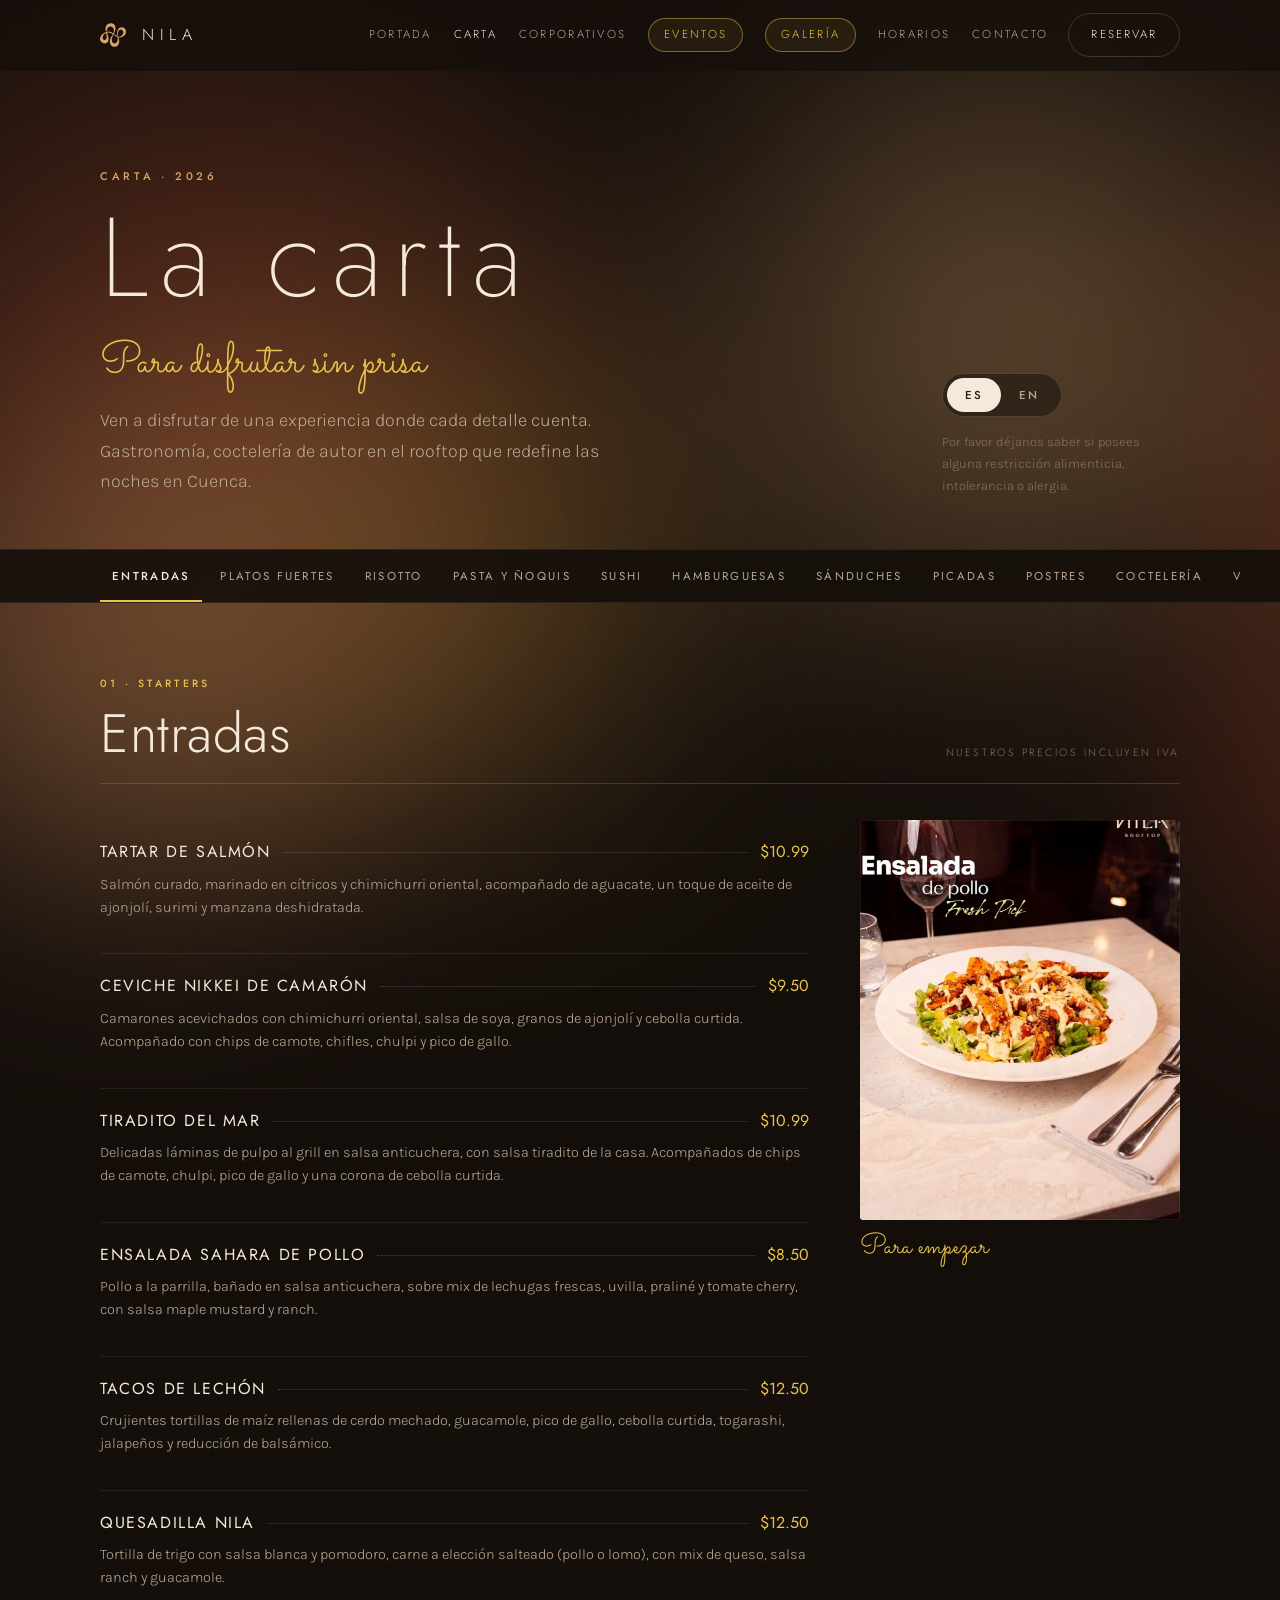
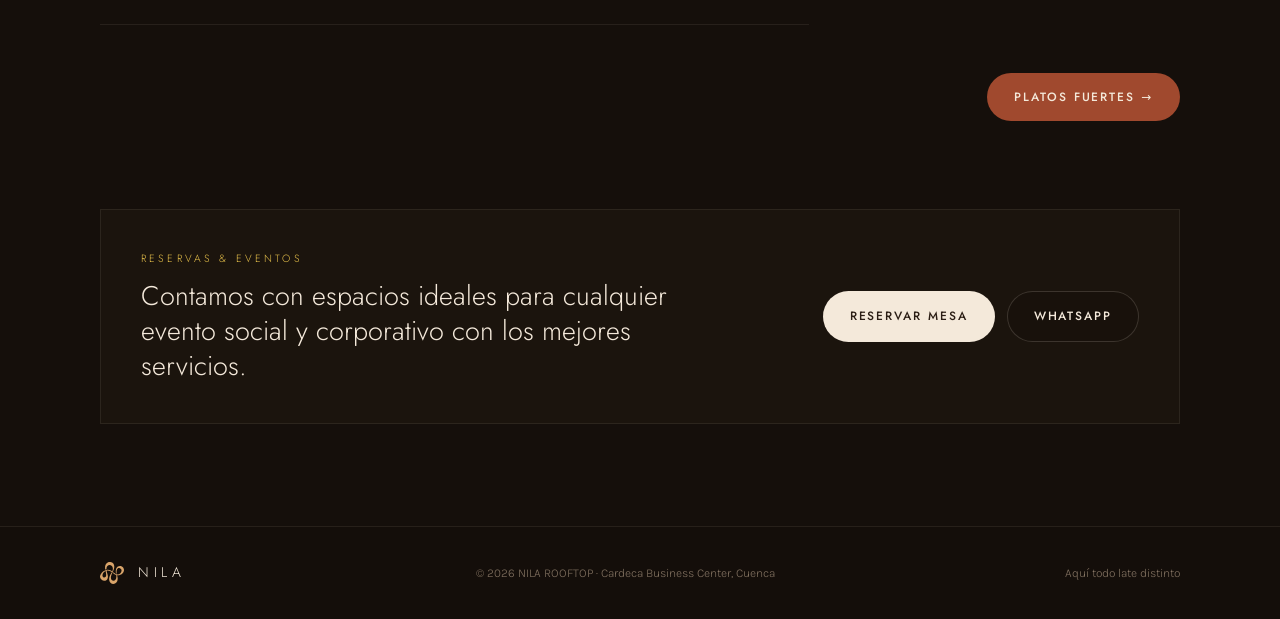
==== commit 007912e8: "Corrige hallazgos de auditoria: galeria, reservas, eventos y carta - galeria.html: el visor a pantal" ====
--- a/carta.html
+++ b/carta.html
@@ -6,6 +6,11 @@
 <title>Carta — NILA ROOFTOP</title>
 <meta name="description" content="Carta digital de NILA ROOFTOP: entradas, platos fuertes, sushi, coctelería de autor, vinos y licores. Cuenca, Ecuador.">
 <link rel="icon" href="img/logo.jpg">
+
+<meta property="og:title" content="Carta — NILA ROOFTOP">
+<meta property="og:description" content="Carta digital de NILA ROOFTOP: entradas, platos fuertes, sushi, coctelería de autor, vinos y licores. Cuenca, Ecuador.">
+<meta property="og:image" content="img/logotipo.webp">
+<meta property="og:type" content="website">
 
 <link rel="preconnect" href="https://fonts.googleapis.com">
 <link rel="preconnect" href="https://fonts.gstatic.com" crossorigin>
@@ -358,7 +363,7 @@
       "id": "entradas",
       "es": "Entradas",
       "en": "Starters",
-      "img": "img/galeria/ensalada.webp",
+      "img": "img/carta/entradas.webp",
       "caption": "Para empezar",
       "groups": [
         {
@@ -457,7 +462,7 @@
       "id": "platos-fuertes",
       "es": "Platos fuertes",
       "en": "Main dishes",
-      "img": "img/promos/01-tomahawk.webp",
+      "img": "img/carta/platos-fuertes.webp",
       "caption": "Savage Tomahawk",
       "groups": [
         {
@@ -584,7 +589,7 @@
       "id": "risotto",
       "es": "Risotto",
       "en": "Risotto",
-      "img": "img/galeria/risotto.webp",
+      "img": "img/carta/risotto.webp",
       "caption": "Cremoso, siempre",
       "groups": [
         {
@@ -655,7 +660,7 @@
       "id": "pasta",
       "es": "Pasta y ñoquis",
       "en": "Pasta & gnocchi",
-      "img": "img/promos/07-langostino.webp",
+      "img": "img/carta/pasta.webp",
       "caption": "Gnocchi Mare Nila",
       "groups": [
         {
@@ -797,7 +802,7 @@
       "id": "hamburguesas",
       "es": "Hamburguesas",
       "en": "Burgers",
-      "img": "img/promos/02-burger-date.webp",
+      "img": "img/carta/hamburguesas.webp",
       "caption": "Doble Nila",
       "groups": [
         {
@@ -1047,7 +1052,7 @@
       "id": "cocteleria",
       "es": "Coctelería",
       "en": "Cocktails",
-      "img": "img/promos/04-mixology.webp",
+      "img": "img/carta/cocteleria.webp",
       "caption": "Coctelería de autor",
       "groups": [
         {
@@ -1174,7 +1179,7 @@
               ],
               "desc": {
                 "es": "Johnnie Walker Black Label, azúcar, limón",
-                "en": "Johnnie Walker Black Label, azúcar, limón"
+                "en": "Johnnie Walker Black Label, sugar, lime"
               },
               "signature": false
             },
@@ -1188,7 +1193,7 @@
               ],
               "desc": {
                 "es": "Ron 100 Fuegos, piña, crema de coco",
-                "en": "Ron 100 Fuegos, piña, crema de coco"
+                "en": "Ron 100 Fuegos, pineapple, coconut cream"
               },
               "signature": false
             },
@@ -1216,7 +1221,7 @@
               ],
               "desc": {
                 "es": "Tequila Karnal Silver, vodka, Ron 100 Fuegos, Gin Gordon’s, licor de naranja, Coca-Cola",
-                "en": "Tequila Karnal Silver, vodka, Ron 100 Fuegos, Gin Gordon’s, licor de naranja, Coca-Cola"
+                "en": "Tequila Karnal Silver, vodka, Ron 100 Fuegos, Gordon’s Gin, orange liqueur, Coca-Cola"
               },
               "signature": false
             },
@@ -1230,7 +1235,7 @@
               ],
               "desc": {
                 "es": "Tanqueray London Dry, vermut rosso, Campari",
-                "en": "Tanqueray London Dry, vermut rosso, Campari"
+                "en": "Tanqueray London Dry, sweet vermouth, Campari"
               },
               "signature": false
             },
@@ -1244,7 +1249,7 @@
               ],
               "desc": {
                 "es": "Smirnoff Tamarindo, toronja",
-                "en": "Smirnoff Tamarindo, toronja"
+                "en": "Smirnoff Tamarindo, grapefruit"
               },
               "signature": false
             },
@@ -1258,7 +1263,7 @@
               ],
               "desc": {
                 "es": "Smirnoff 21, jugo de arándanos, licor de naranja",
-                "en": "Smirnoff 21, jugo de arándanos, licor de naranja"
+                "en": "Smirnoff 21, cranberry juice, orange liqueur"
               },
               "signature": false
             },
@@ -1272,7 +1277,7 @@
               ],
               "desc": {
                 "es": "Tequila Karnal Silver, jugo de limón, triple sec",
-                "en": "Tequila Karnal Silver, jugo de limón, triple sec"
+                "en": "Tequila Karnal Silver, lime juice, triple sec"
               },
               "signature": false
             },
@@ -1286,7 +1291,7 @@
               ],
               "desc": {
                 "es": "Smirnoff 21, espresso, licor de café",
-                "en": "Smirnoff 21, espresso, licor de café"
+                "en": "Smirnoff 21, espresso, coffee liqueur"
               },
               "signature": false
             },
@@ -1300,7 +1305,7 @@
               ],
               "desc": {
                 "es": "Tequila Karnal Silver, toronja",
-                "en": "Tequila Karnal Silver, toronja"
+                "en": "Tequila Karnal Silver, grapefruit"
               },
               "signature": false
             },
@@ -1328,7 +1333,7 @@
               ],
               "desc": {
                 "es": "Gordon’s London Dry Gin, agua tónica, especias",
-                "en": "Gordon’s London Dry Gin, agua tónica, especias"
+                "en": "Gordon’s London Dry Gin, tonic water, spices"
               },
               "signature": false
             },
@@ -1342,7 +1347,7 @@
               ],
               "desc": {
                 "es": "Ron 100 Fuegos, limón, sirope (maracuyá, frutos rojos o simple)",
-                "en": "Ron 100 Fuegos, limón, sirope (maracuyá, frutos rojos o simple)"
+                "en": "Ron 100 Fuegos, lime, syrup (passion fruit, red berries, or plain)"
               },
               "signature": false
             },
@@ -1356,7 +1361,7 @@
               ],
               "desc": {
                 "es": "Ron 100 Fuegos, hierba buena, sirope (maracuyá, frutos rojos o simple)",
-                "en": "Ron 100 Fuegos, hierba buena, sirope (maracuyá, frutos rojos o simple)"
+                "en": "Ron 100 Fuegos, mint, syrup (passion fruit, red berries, or plain)"
               },
               "signature": false
             },
@@ -1370,7 +1375,7 @@
               ],
               "desc": {
                 "es": "Jack Daniel’s Tennessee, bitters, azúcar",
-                "en": "Jack Daniel’s Tennessee, bitters, azúcar"
+                "en": "Jack Daniel’s Tennessee, bitters, sugar"
               },
               "signature": false
             },
@@ -1384,7 +1389,7 @@
               ],
               "desc": {
                 "es": "Jack Daniel’s Tennessee, bitters, azúcar",
-                "en": "Jack Daniel’s Tennessee, bitters, azúcar"
+                "en": "Jack Daniel’s Tennessee, bitters, sugar"
               },
               "signature": false
             },
@@ -1426,7 +1431,7 @@
               ],
               "desc": {
                 "es": "Flor de Caña 4 años, Coca-Cola",
-                "en": "Flor de Caña 4 años, Coca-Cola"
+                "en": "Flor de Caña 4-Year, Coca-Cola"
               },
               "signature": false
             },
@@ -1468,7 +1473,7 @@
               ],
               "desc": {
                 "es": "Aguardiente ecuatoriano, naranjilla, azúcar, especias",
-                "en": "Aguardiente ecuatoriano, naranjilla, azúcar, especias"
+                "en": "Ecuadorian aguardiente, naranjilla, sugar, spices"
               },
               "signature": false
             },
@@ -1482,7 +1487,7 @@
               ],
               "desc": {
                 "es": "Luigi Bosca Finca La Linda Malbec, ron, licor de naranja, jugo de naranja, especias",
-                "en": "Luigi Bosca Finca La Linda Malbec, ron, licor de naranja, jugo de naranja, especias"
+                "en": "Luigi Bosca Finca La Linda Malbec, rum, orange liqueur, orange juice, spices"
               },
               "signature": false
             }
@@ -2820,7 +2825,7 @@
   const foto = cat.img
     ? '<aside class="carta-foto">' +
         '<div class="flyer" style="aspect-ratio:4/5">' +
-          '<img src="' + escapa(cat.img) + '" alt="' + escapa(cat[lang]) + '" loading="lazy">' +
+          '<img src="' + escapa(cat.img) + '" alt="' + escapa(cat[lang]) + '" loading="eager">' +
         '</div>' +
         (cat.caption ? '<p class="cap">' + escapa(cat.caption) + '</p>' : '') +
       '</aside>'
@@ -2910,6 +2915,25 @@
   }
 }
 function pedirMover(){ if (!pendiente){ pendiente = true; requestAnimationFrame(mover); } }
+
+/* Precarga silenciosa de las demás fotos de categoría: así, al tocar
+   cualquier pestaña, la imagen ya está en la caché del navegador y
+   aparece casi al instante en vez de esperar la descarga. Se hace de
+   a una, en cuanto el navegador está libre, para no competir con la
+   carga inicial de la página. */
+function precargaFotos(){
+  if (quieto) return;
+  const listos = new Set([activo]);
+  const pendientes = CATS.filter(c => c.img && !listos.has(c.id)).map(c => c.img);
+  let i = 0;
+  function siguiente(){
+    if (i >= pendientes.length) return;
+    const img = new Image();
+    img.onload = img.onerror = () => (window.requestIdleCallback || setTimeout)(siguiente);
+    img.src = pendientes[i++];
+  }
+  (window.requestIdleCallback || setTimeout)(siguiente, { timeout: 2000 });
+}
 
 /* ══════════════════════════════════════════════════════════
    7) Fondo vivo y nav (igual que el resto del sitio)
@@ -2964,6 +2988,7 @@
 pintarTabs();
 pintarCategoria();
 centrarTab();
+precargaFotos();
 </script>
 </body>
 </html>
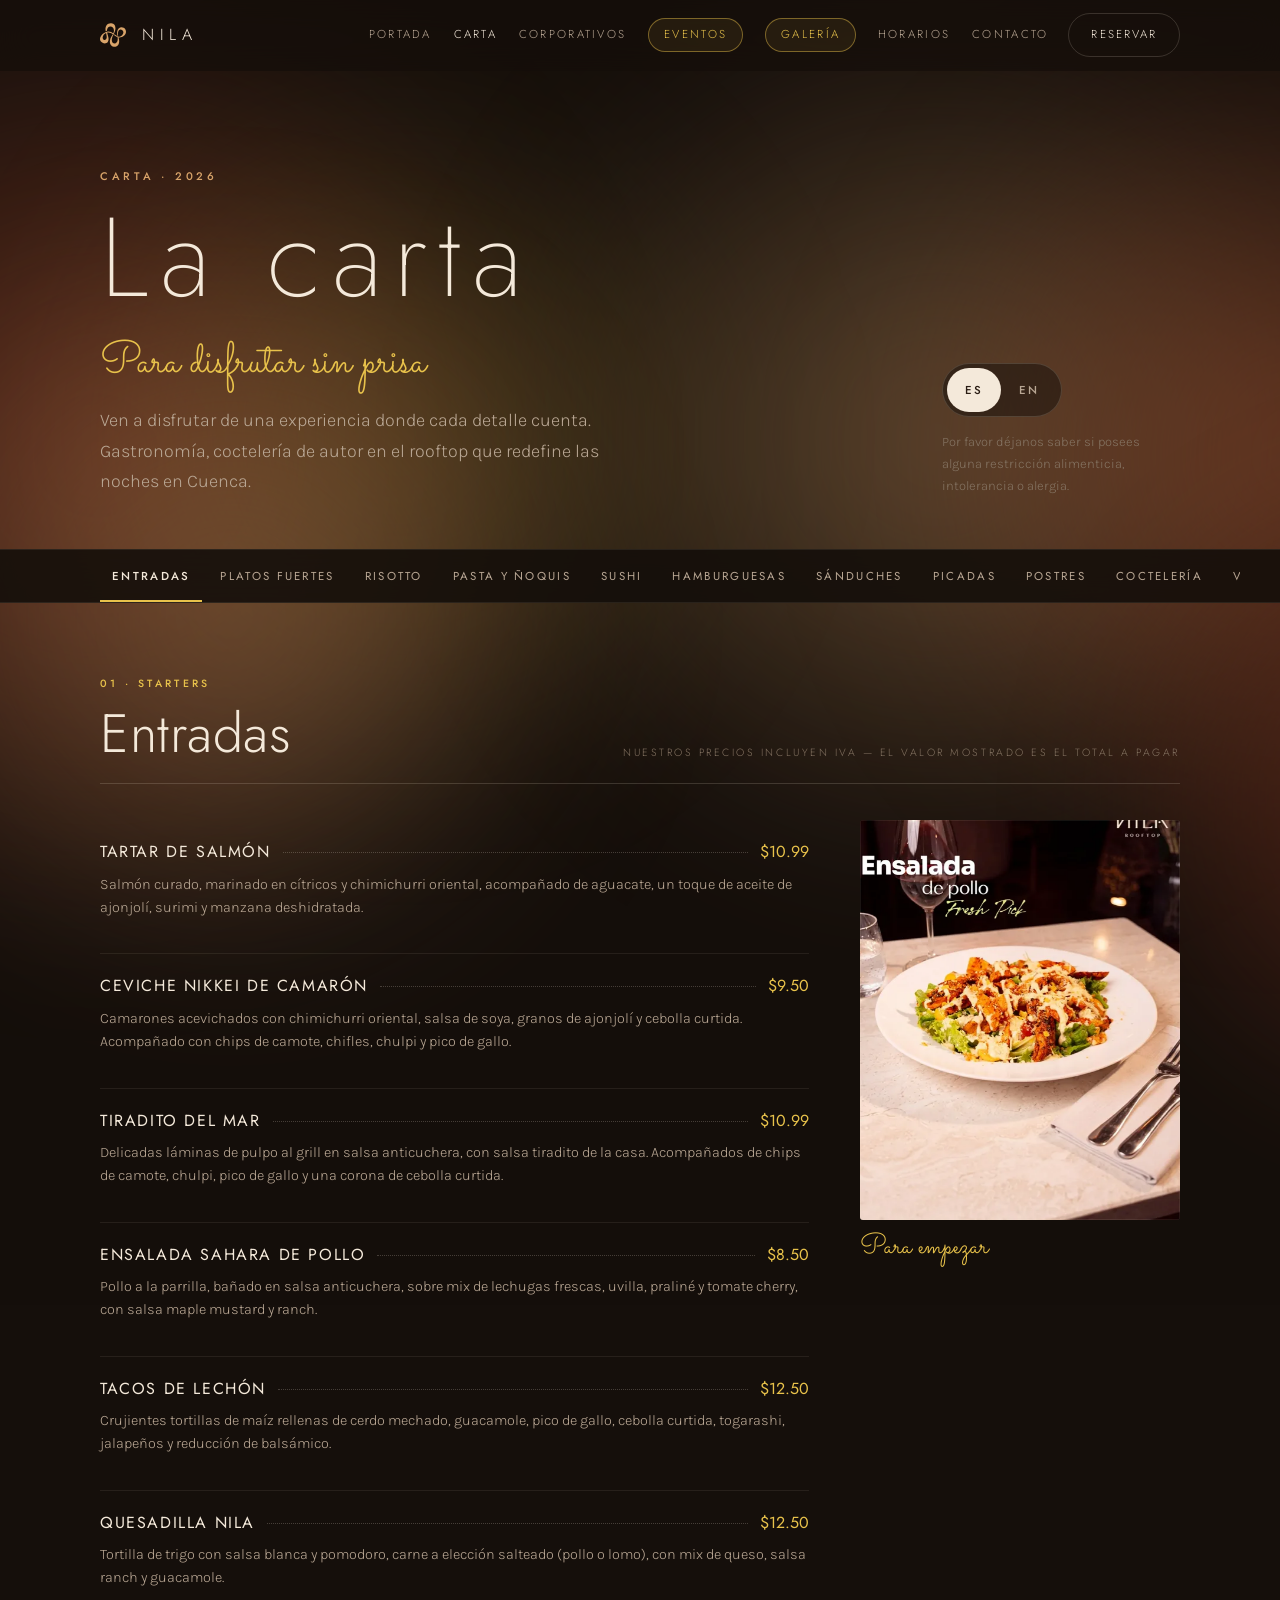
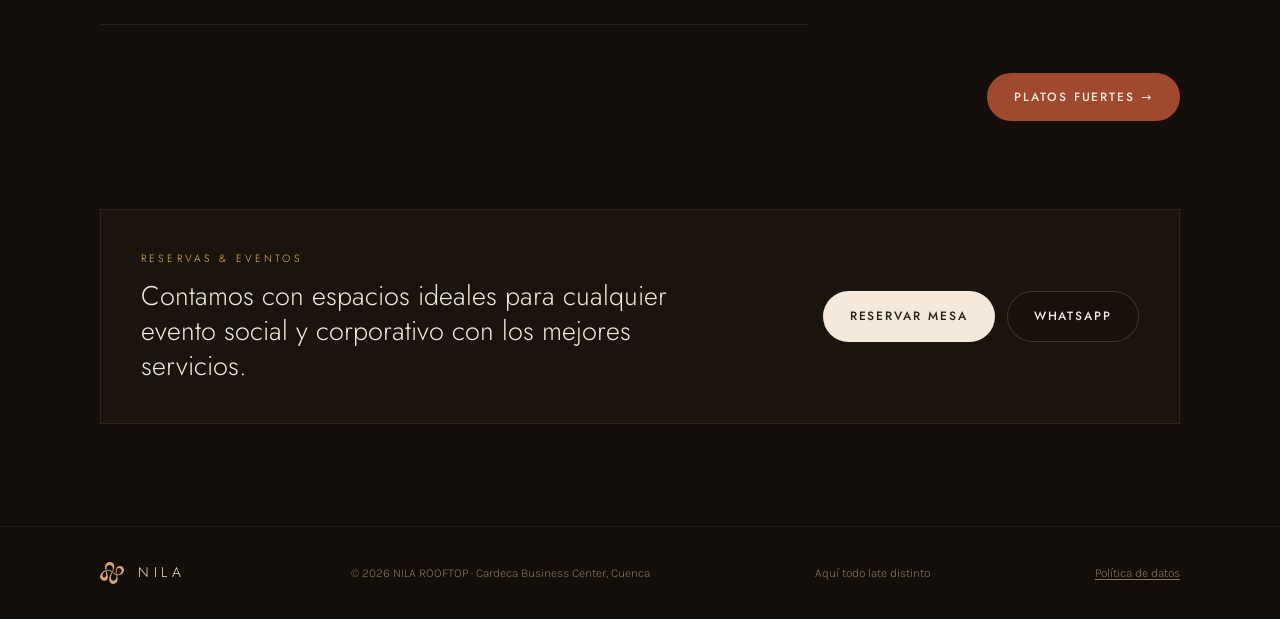
==== commit 96fed6cf: "Agrega politica de datos, optimiza para movil y aclara IVA en la carta - Nueva pagina politica-priva" ====
--- a/carta.html
+++ b/carta.html
@@ -92,15 +92,15 @@
 @media (max-width:900px){
   .nav-in{ height:auto; flex-wrap:wrap; padding-block:11px; gap:8px 14px; }
   .nav-logo{ order:1; }
-  .nav-cta{ order:2; margin-left:auto; padding:9px 18px; }
+  .nav-cta{ order:2; margin-left:auto; padding:13px 18px; }
   .nav-links{
-    order:3; width:100%; margin-left:0; gap:19px;
+    order:3; width:100%; margin-left:0; gap:12px;
     overflow-x:auto; scrollbar-width:none; padding-bottom:1px;
     -webkit-mask-image:linear-gradient(90deg,#000 86%,transparent);
             mask-image:linear-gradient(90deg,#000 86%,transparent);
   }
   .nav-links::-webkit-scrollbar{ display:none; }
-  .nav-links a{ white-space:nowrap; flex:none; font-size:11px; padding:3px 0; }
+  .nav-links a{ white-space:nowrap; flex:none; font-size:11px; padding:15px 4px; display:flex; align-items:center; }
 }
 .nav-links a.aparte{
   color:var(--gold); border:1px solid rgba(232,194,75,.45); border-radius:999px;
@@ -109,7 +109,7 @@
 }
 .nav-links a.aparte:hover, .nav-links a.aparte:focus-visible{ background:var(--gold); border-color:var(--gold); color:#1B1408; }
 .nav-links a.aparte[aria-current]{ background:var(--gold); border-color:var(--gold); color:#1B1408; }
-@media (max-width:900px){ .nav-links a.aparte{ padding:5px 13px; margin:0; } }
+@media (max-width:900px){ .nav-links a.aparte{ padding:13px 15px; margin:0; } }
 
 /* ── botones ── */
 .btn{
@@ -144,7 +144,7 @@
 .idioma{ display:flex; padding:4px; border:1px solid var(--line); border-radius:999px; background:rgba(21,15,11,.5); }
 .idioma button{
   font-family:var(--f-brand); font-size:11.5px; letter-spacing:.18em; font-weight:500;
-  border:0; cursor:pointer; padding:9px 18px; border-radius:999px; background:transparent; color:var(--muted);
+  border:0; cursor:pointer; padding:14px 18px; border-radius:999px; background:transparent; color:var(--muted);
   transition:background .25s, color .25s;
 }
 .idioma button[aria-pressed="true"]{ background:var(--cream); color:var(--ink); }
@@ -247,6 +247,8 @@
 .foot-logo svg{ width:24px; height:24px; color:var(--sand); }
 .foot-logo b{ font-family:var(--f-brand); font-weight:300; font-size:14px; letter-spacing:.32em; padding-left:.32em; }
 .foot p{ margin:0; font-size:12px; color:var(--faint); }
+.foot a{ color:inherit; text-decoration:underline; text-underline-offset:2px; }
+.foot a:hover{ color:var(--text); }
 </style>
 </head>
 <body>
@@ -319,6 +321,7 @@
     </span>
     <p>© <span id="anio"></span> NILA ROOFTOP · Cardeca Business Center, Cuenca</p>
     <p>Aquí todo late distinto</p>
+    <p><a href="politica-privacidad.html">Política de datos</a></p>
   </div>
 </footer>
 
@@ -335,7 +338,7 @@
       "tag": "Para disfrutar sin prisa",
       "lede": "Ven a disfrutar de una experiencia donde cada detalle cuenta. Gastronomía, coctelería de autor en el rooftop que redefine las noches en Cuenca.",
       "allergy": "Por favor déjanos saber si posees alguna restricción alimenticia, intolerancia o alergia.",
-      "iva": "Nuestros precios incluyen IVA",
+      "iva": "Nuestros precios incluyen IVA — el valor mostrado es el total a pagar",
       "c": "Copa",
       "b": "Botella",
       "badge": "Plato insignia",
@@ -349,7 +352,7 @@
       "tag": "Made to be savored",
       "lede": "Come and enjoy an experience where every detail counts. Food and signature cocktails on the rooftop redefining nights in Cuenca.",
       "allergy": "Please let us know about any dietary restriction, intolerance or allergy.",
-      "iva": "Prices include VAT",
+      "iva": "Prices include VAT — the amount shown is the total you pay",
       "c": "Glass",
       "b": "Bottle",
       "badge": "Signature dish",
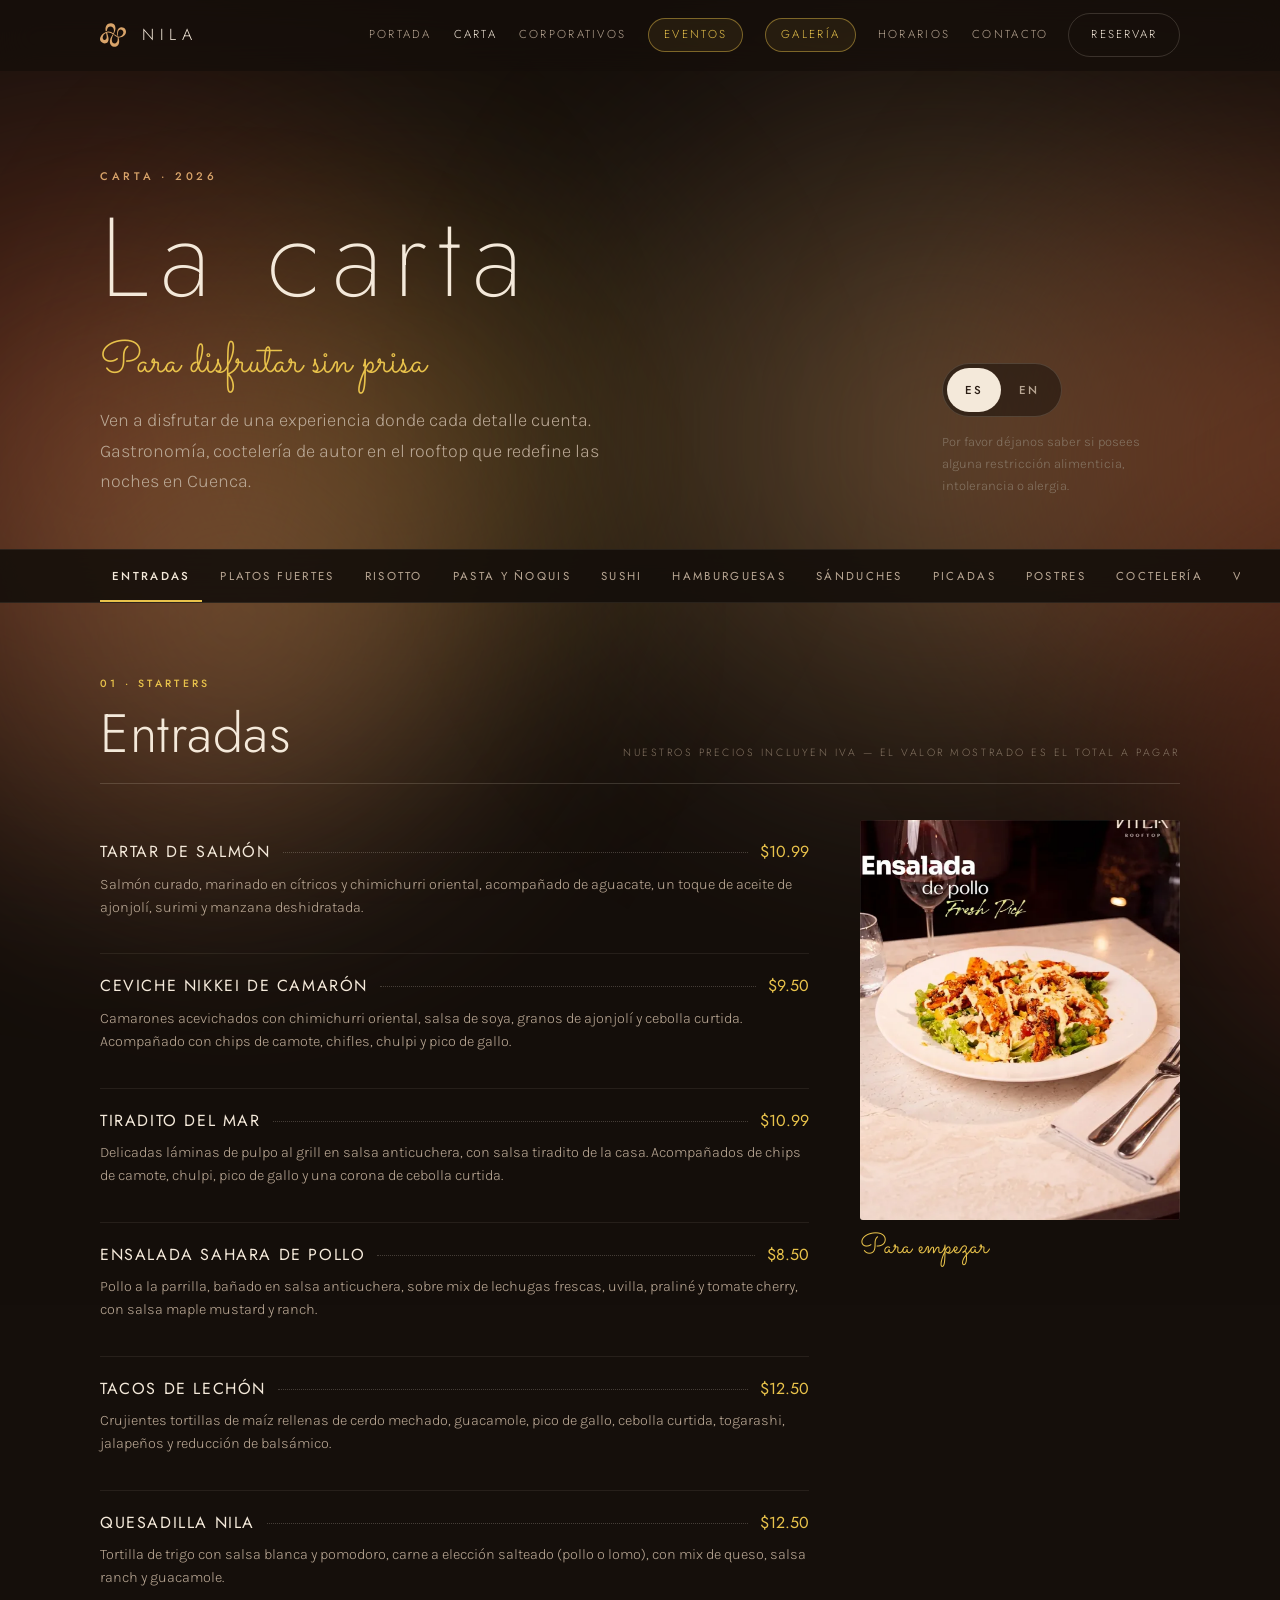
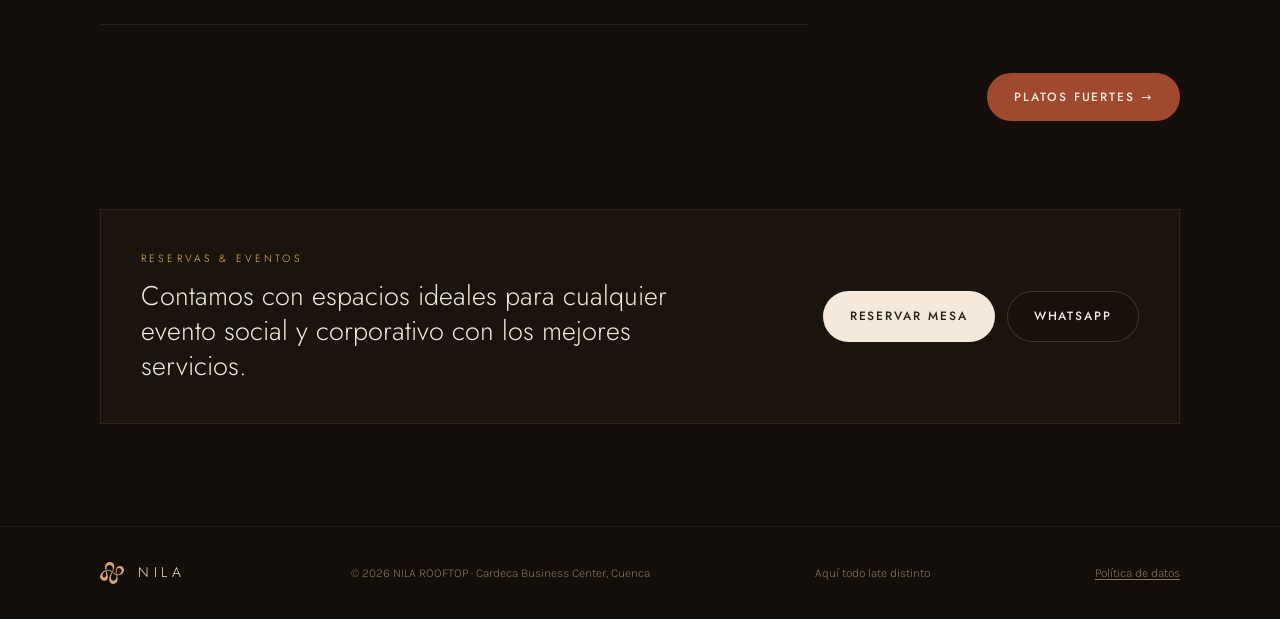
==== commit 6d28d65b: "Mejora la legibilidad de las porciones en Alitas Nila (carta) - Cambia las etiquetas de precio "6 u." ====
--- a/carta.html
+++ b/carta.html
@@ -189,12 +189,12 @@
 .carta-grupo-nota{ margin-top:16px; font-size:13.5px; color:var(--sand); }
 .carta-grid{ display:grid; grid-template-columns:repeat(auto-fill,minmax(min(100%,340px),1fr)); column-gap:clamp(28px,4vw,52px); }
 .plato{ padding:18px 0 20px; border-bottom:1px solid var(--line-soft); }
-.plato .fila{ display:flex; align-items:baseline; gap:12px; }
+.plato .fila{ display:flex; flex-wrap:wrap; align-items:baseline; gap:4px 12px; }
 .plato h4{ font-weight:400; font-size:16px; letter-spacing:.1em; text-transform:uppercase; line-height:1.35; color:var(--text); text-wrap:balance; }
-.plato .leader{ flex:1; min-width:18px; border-bottom:1px dotted rgba(244,233,218,.22); transform:translateY(-4px); }
-.plato .precios{ display:flex; gap:14px; flex:none; align-items:baseline; }
+.plato .leader{ flex:1 1 30px; min-width:12px; border-bottom:1px dotted rgba(244,233,218,.22); transform:translateY(-4px); }
+.plato .precios{ display:flex; flex-wrap:wrap; gap:6px 16px; flex:0 1 auto; max-width:100%; align-items:baseline; }
 .plato .precio{ display:flex; align-items:baseline; gap:6px; }
-.plato .precio small{ font-family:var(--f-brand); font-size:9.5px; letter-spacing:.2em; text-transform:uppercase; color:var(--faint); }
+.plato .precio small{ font-family:var(--f-body); font-size:12px; letter-spacing:.02em; text-transform:none; color:var(--muted); }
 .plato .precio .valor{ font-family:var(--f-brand); font-size:16px; font-weight:400; color:var(--gold); white-space:nowrap; }
 .plato .insignia{
   display:inline-block; margin-top:8px; background:var(--gold); color:#1B1408;
@@ -972,15 +972,15 @@
               "name": "Alitas Nila",
               "prices": [
                 {
-                  "label": "6 u.",
+                  "label": "6 unidades",
                   "value": "$10.00"
                 },
                 {
-                  "label": "12 u.",
+                  "label": "12 unidades",
                   "value": "$18.00"
                 },
                 {
-                  "label": "18 u.",
+                  "label": "18 unidades",
                   "value": "$25.00"
                 }
               ],
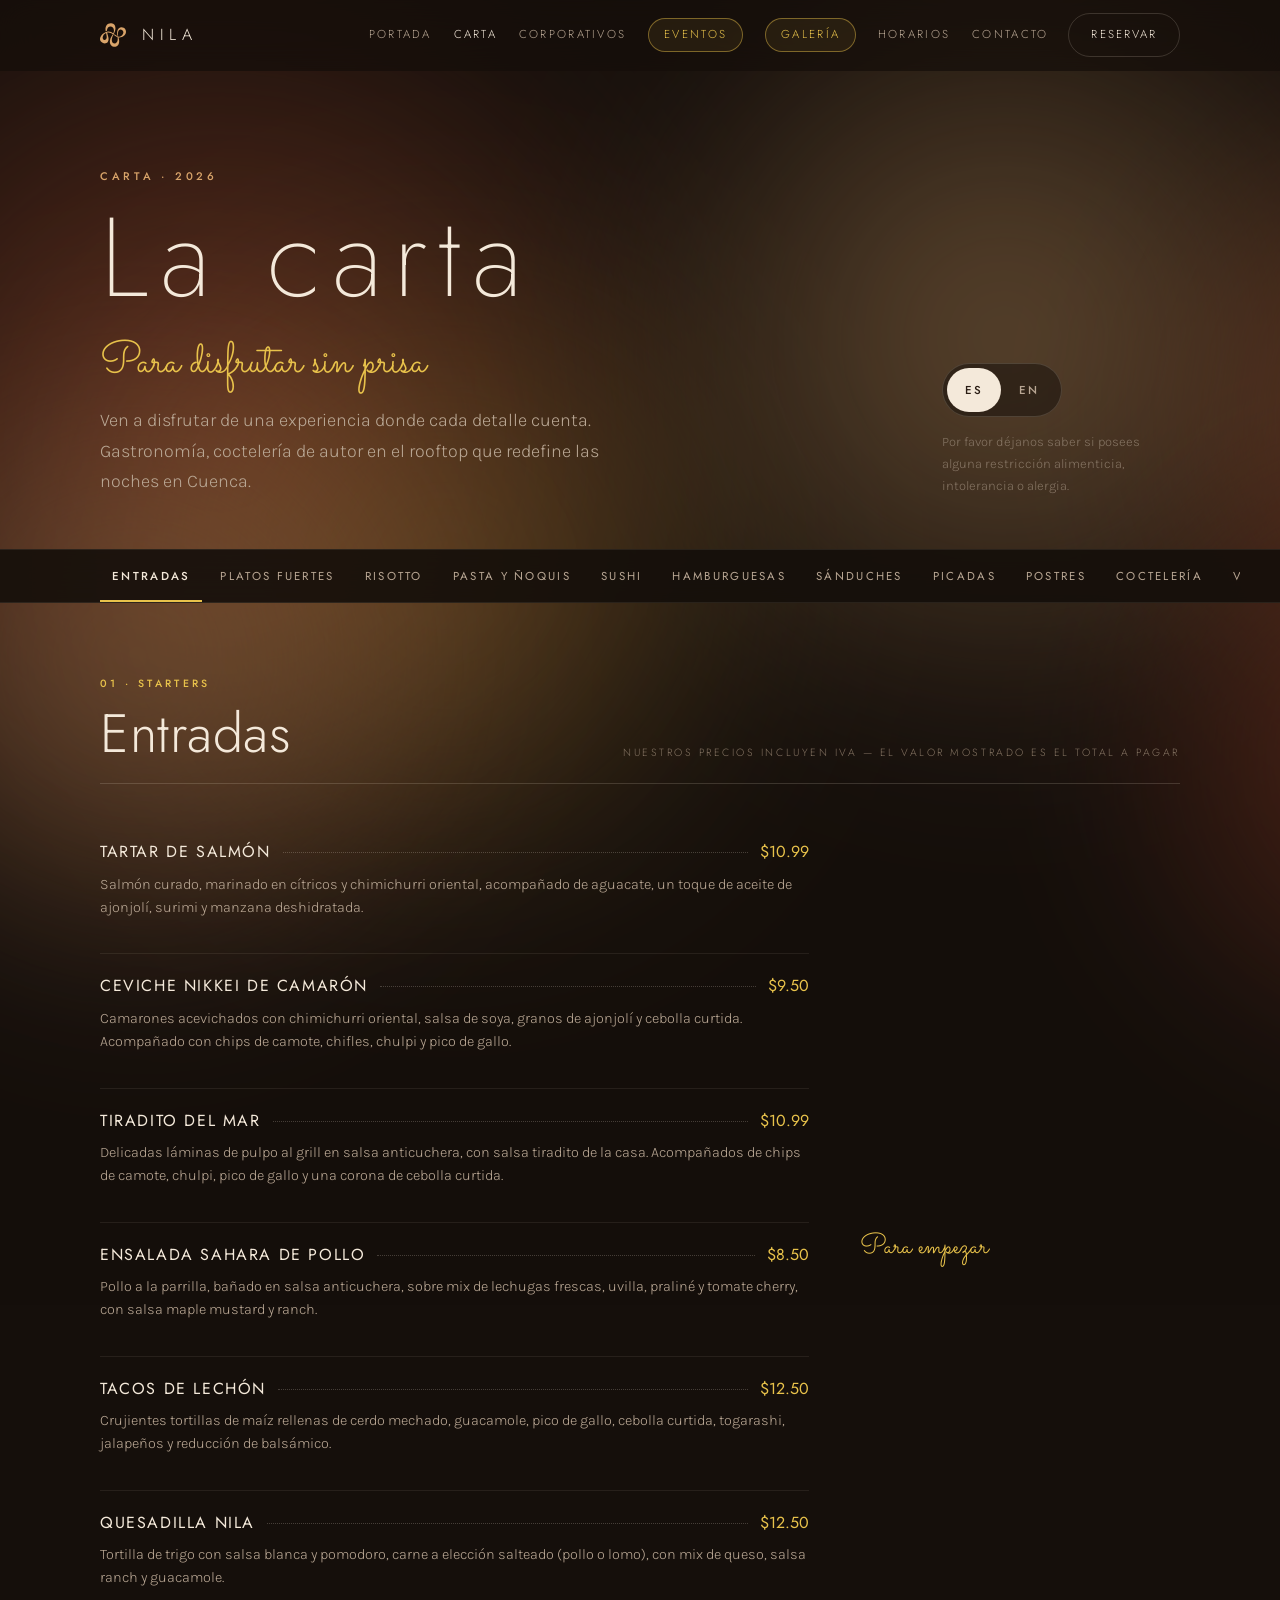
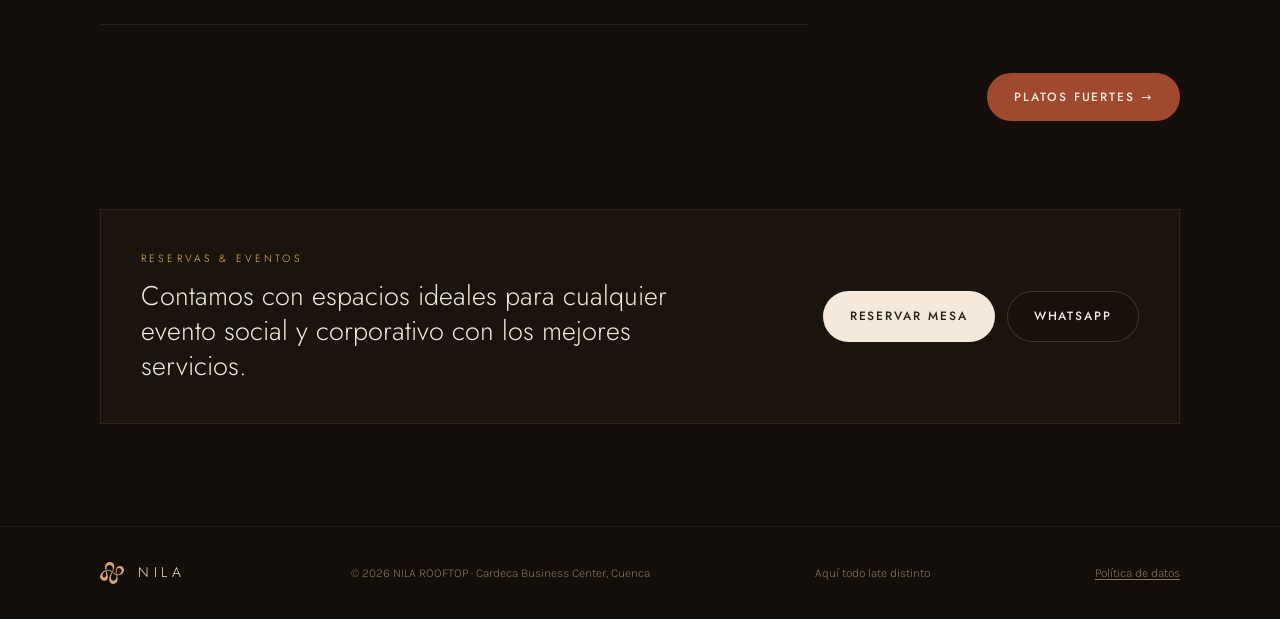
==== commit 30a84c51: "Corrige el scroll al cambiar de categoria en la carta Al pasar de una seccion a otra (Entradas, Riso" ====
--- a/carta.html
+++ b/carta.html
@@ -2879,8 +2879,8 @@
     caja.classList.remove('fading');
     centrarTab();
     const barra = $('.carta-tabs-bar');
-    const top = barra.getBoundingClientRect().top;
-    if (top < 60) window.scrollTo({ top: window.scrollY + top - 64, behavior: 'auto' });
+    const delta = caja.getBoundingClientRect().top - barra.getBoundingClientRect().bottom;
+    if (Math.abs(delta) > 4) window.scrollTo({ top: window.scrollY + delta, behavior: 'auto' });
     cambiando = false;
   }, quieto ? 0 : 180);
 }
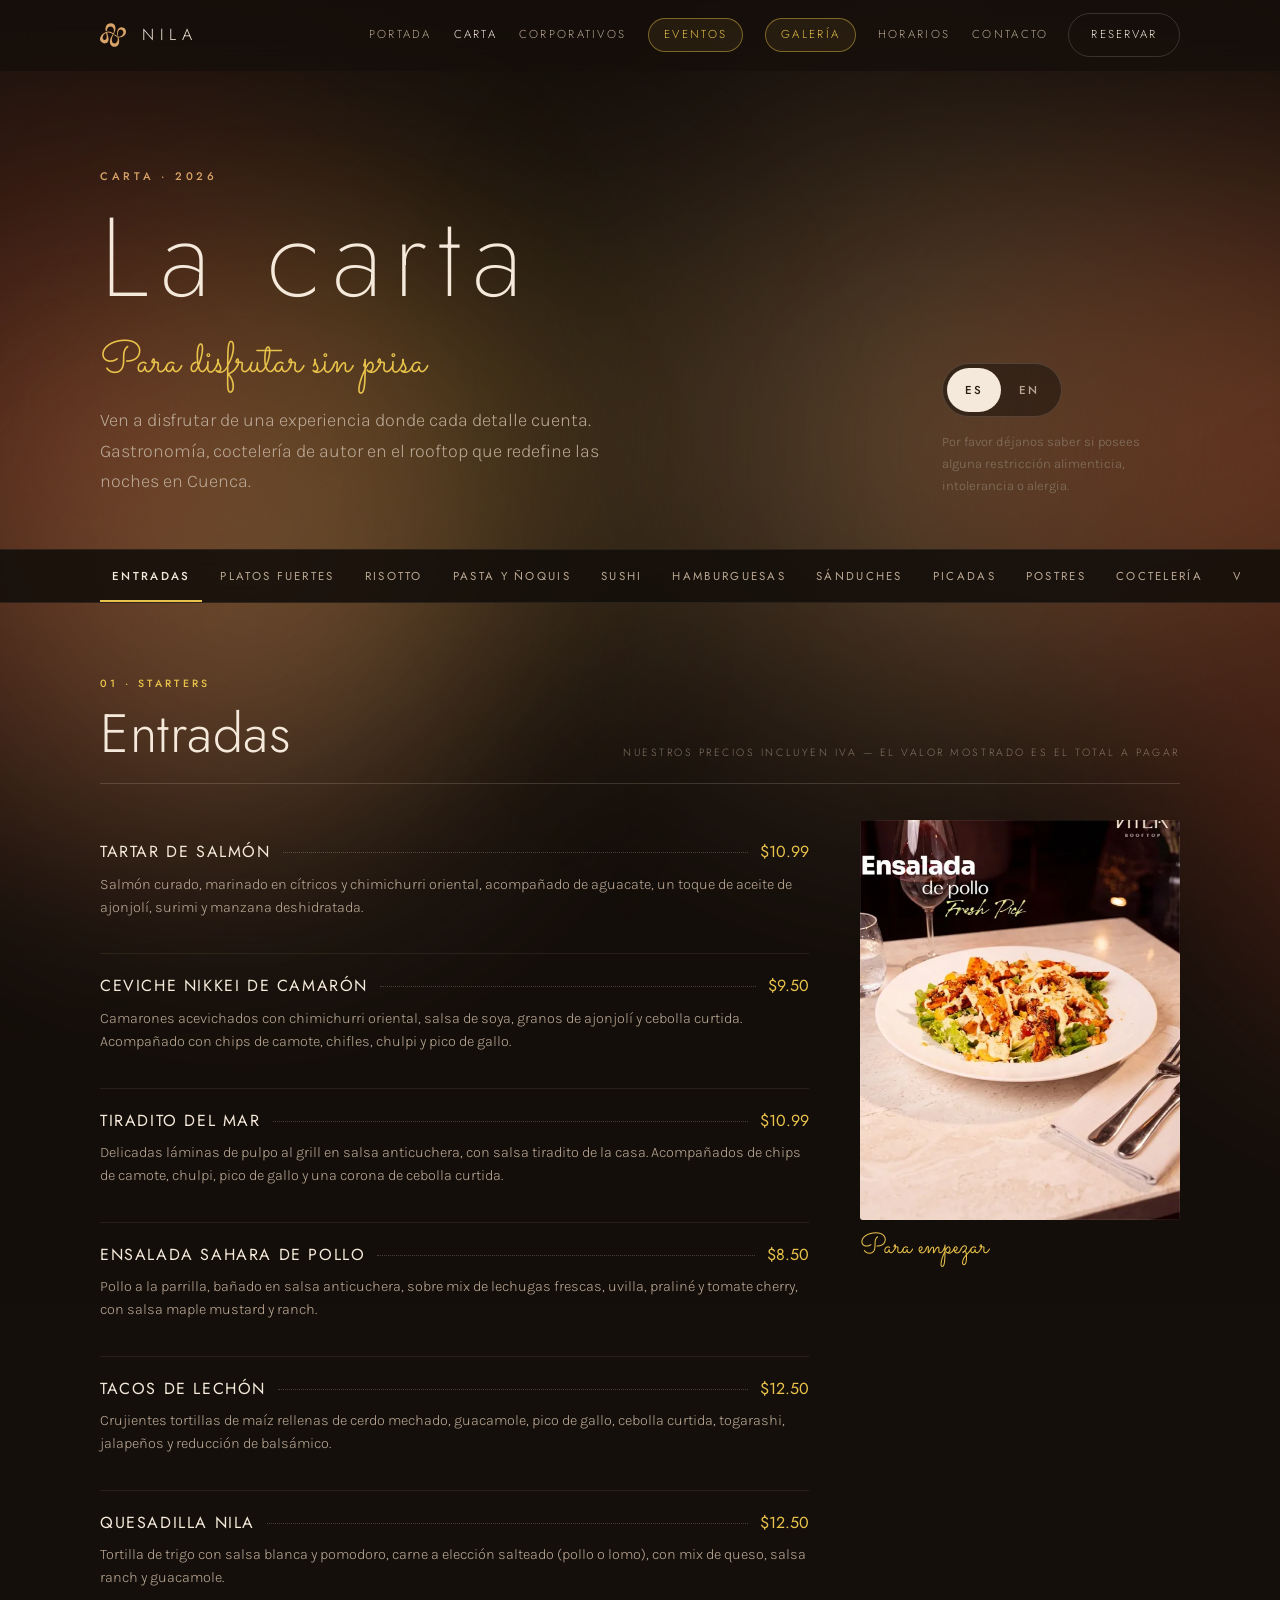
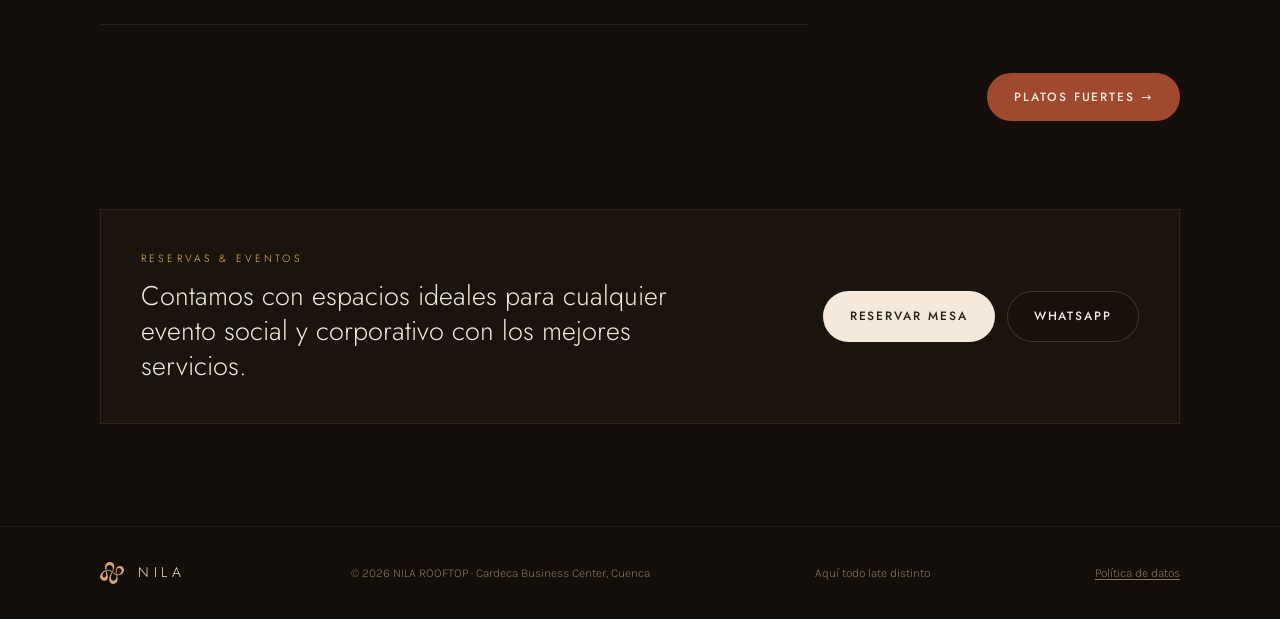
==== commit 50ff2de1: "Videos de portada primero, galeria en acordeon y todo en WebP Portada: - Los dos videos vuelven a ar" ====
--- a/carta.html
+++ b/carta.html
@@ -5,7 +5,7 @@
 <meta name="viewport" content="width=device-width, initial-scale=1, viewport-fit=cover">
 <title>Carta — NILA ROOFTOP</title>
 <meta name="description" content="Carta digital de NILA ROOFTOP: entradas, platos fuertes, sushi, coctelería de autor, vinos y licores. Cuenca, Ecuador.">
-<link rel="icon" href="img/logo.jpg">
+<link rel="icon" href="img/logo.webp" type="image/webp">
 
 <meta property="og:title" content="Carta — NILA ROOFTOP">
 <meta property="og:description" content="Carta digital de NILA ROOFTOP: entradas, platos fuertes, sushi, coctelería de autor, vinos y licores. Cuenca, Ecuador.">
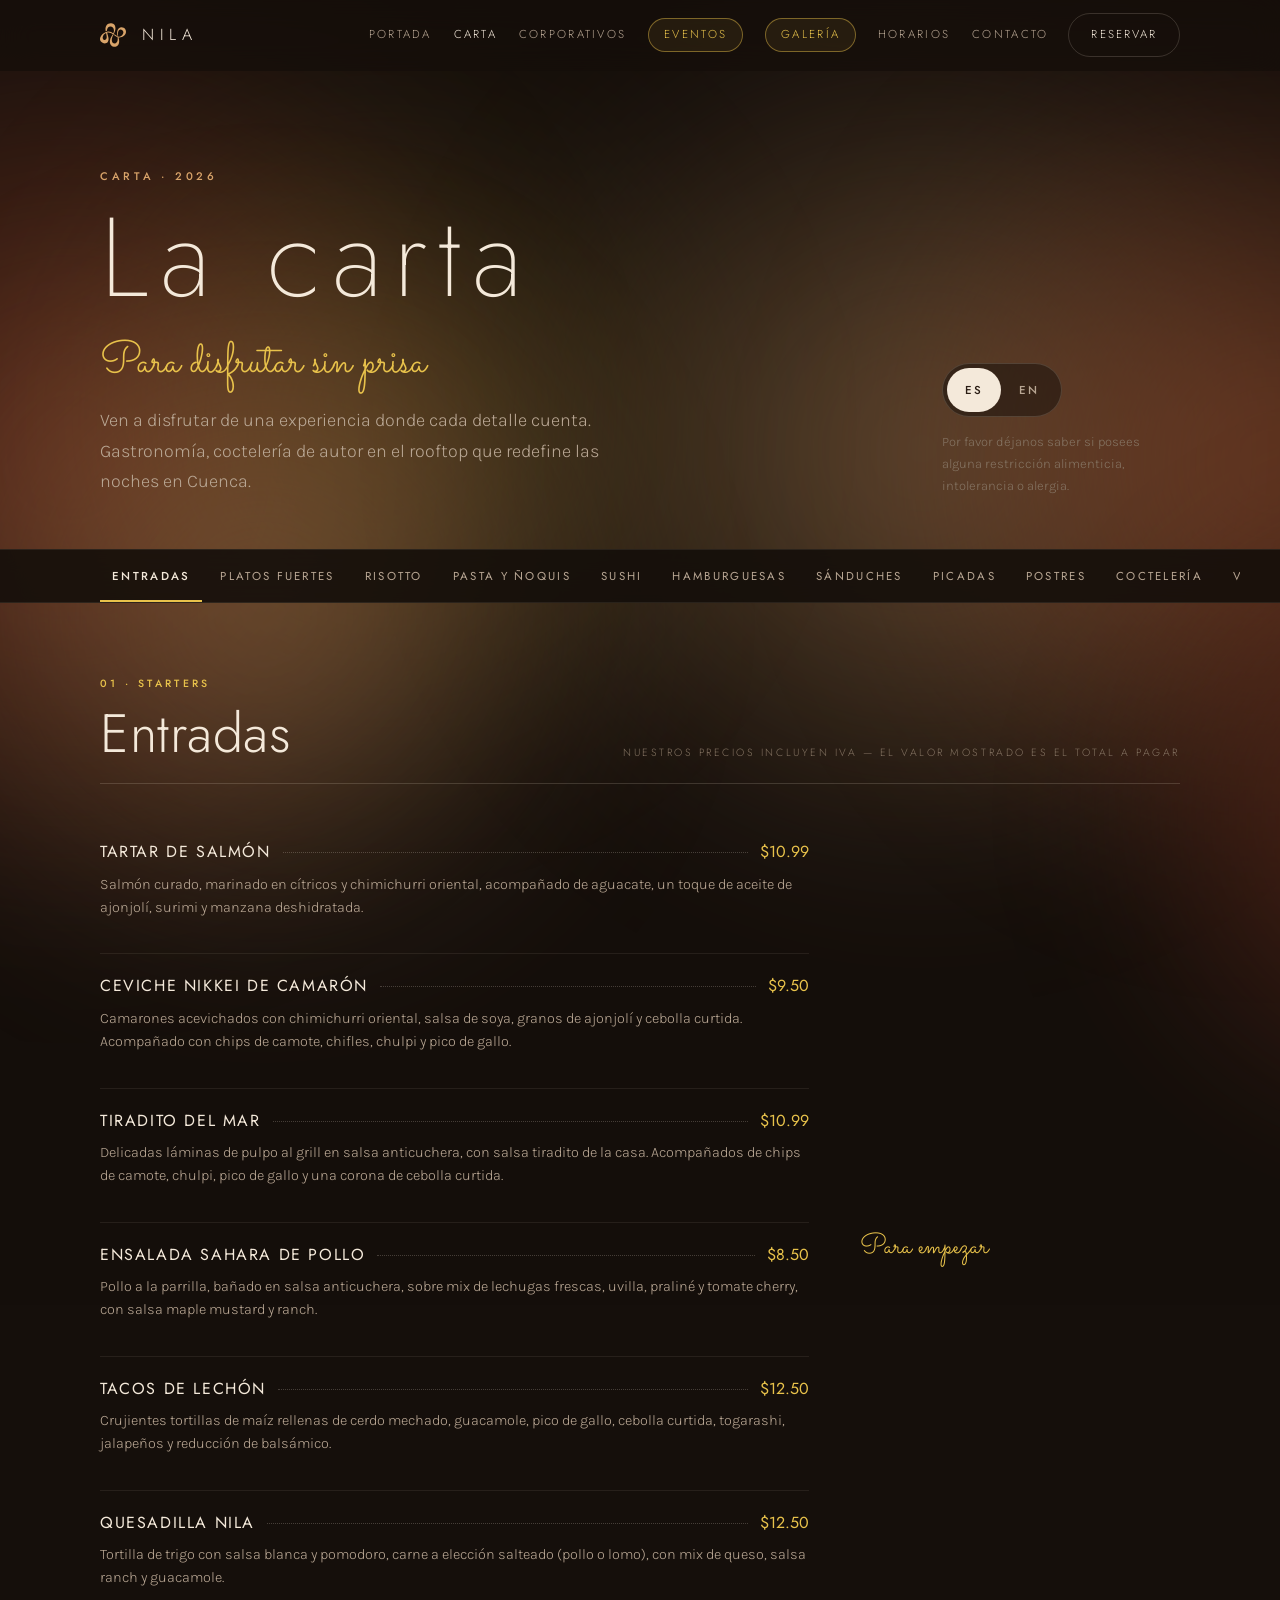
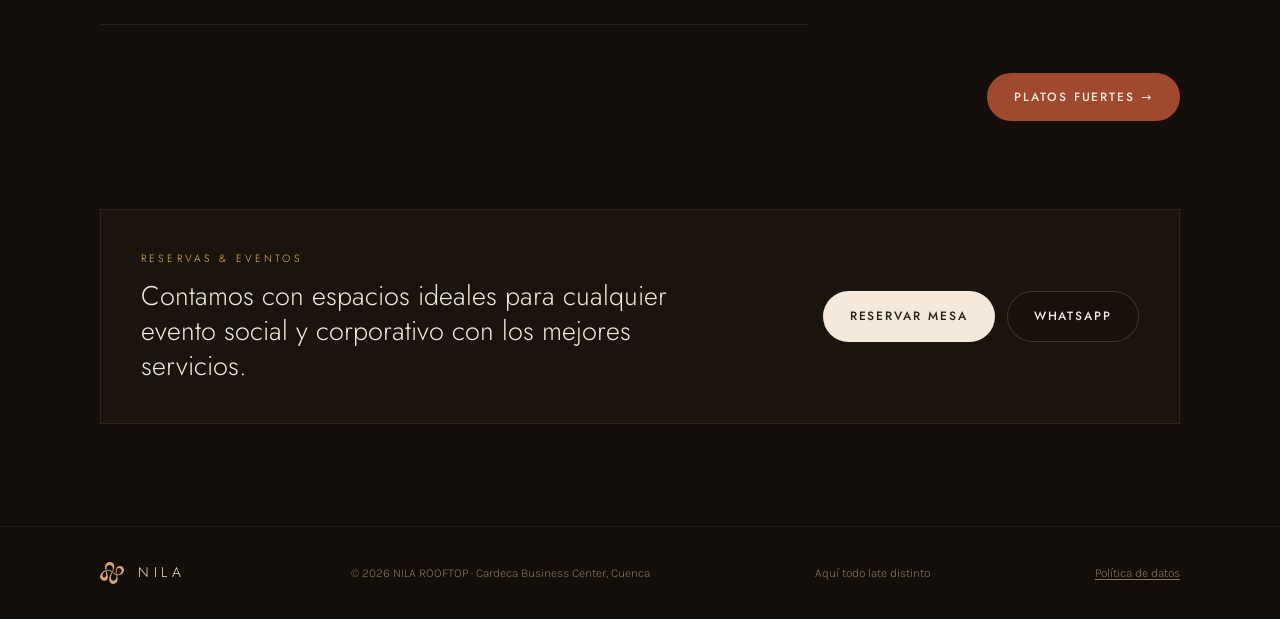
==== commit 7301f7cc: "Contador de visitas en el pie de pagina - api/visitas.mjs: funcion de Vercel que guarda un solo nume" ====
--- a/carta.html
+++ b/carta.html
@@ -322,8 +322,29 @@
     <p>© <span id="anio"></span> NILA ROOFTOP · Cardeca Business Center, Cuenca</p>
     <p>Aquí todo late distinto</p>
     <p><a href="politica-privacidad.html">Política de datos</a></p>
+    <p class="visitas" id="visitas" hidden></p>
   </div>
 </footer>
+
+<script>
+/* Contador de visitas: cada navegador suma una vez al día; el número vive en /api/visitas. */
+(function(){
+  const el = document.getElementById('visitas');
+  if (!el || !window.fetch) return;
+  const hoy = new Date().toISOString().slice(0, 10);
+  let contada = false;
+  try { contada = localStorage.getItem('nila-visita') === hoy; } catch (e) {}
+  fetch('/api/visitas', { method: contada ? 'GET' : 'POST', cache: 'no-store' })
+    .then(function(r){ return r.ok ? r.json() : null; })
+    .then(function(d){
+      if (!d || !d.total) return;
+      if (!contada) try { localStorage.setItem('nila-visita', hoy); } catch (e) {}
+      el.textContent = d.total.toLocaleString('es-EC') + (d.total === 1 ? ' visita' : ' visitas');
+      el.hidden = false;
+    })
+    .catch(function(){});
+})();
+</script>
 
 <!-- ═══════════════════════════════════════════════════════════
      DATOS DE LA CARTA
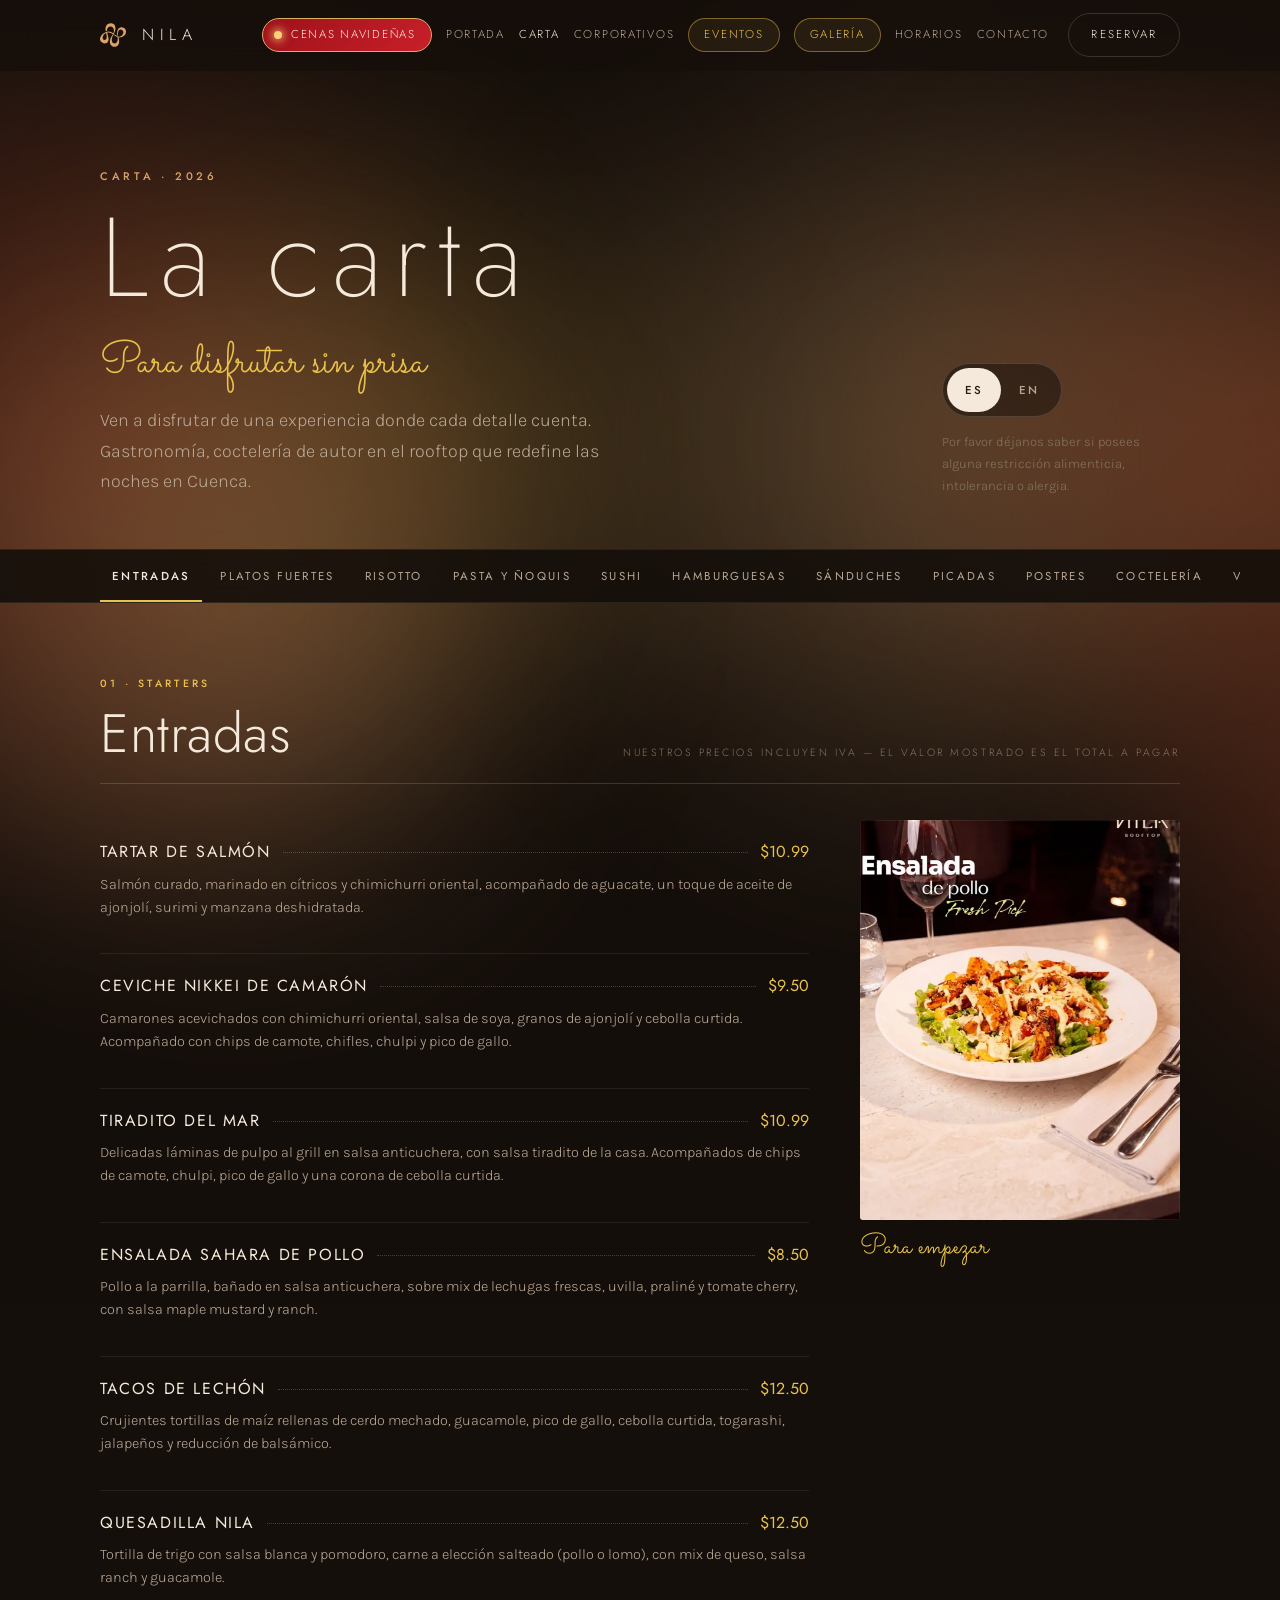
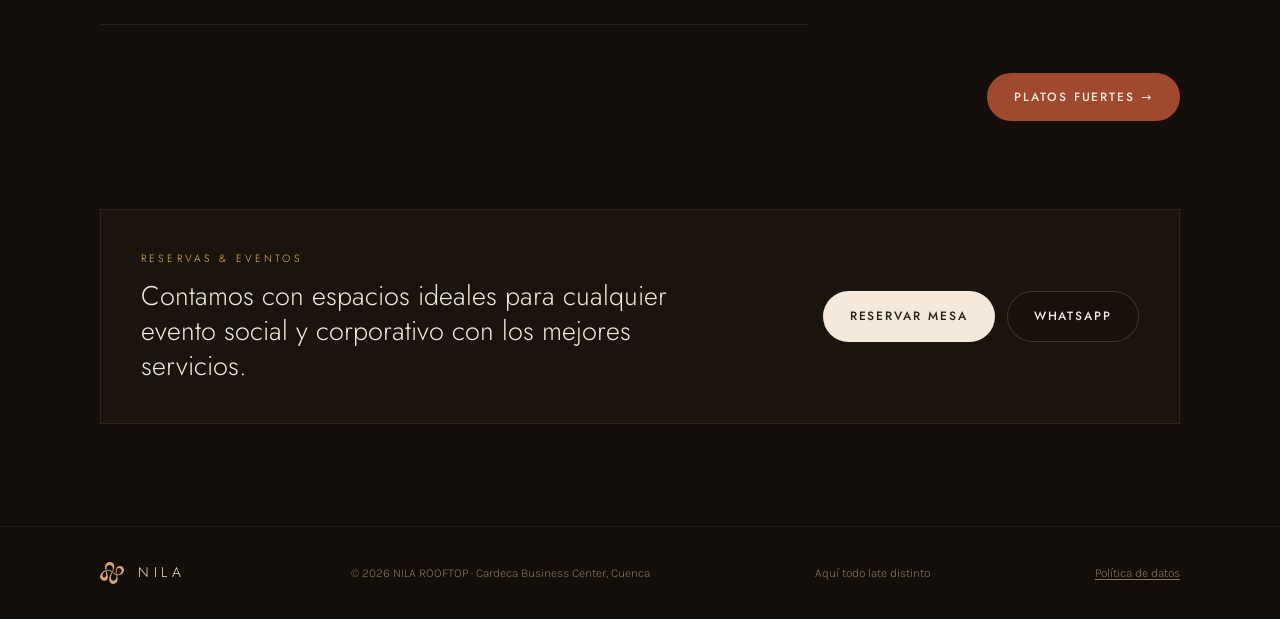
==== commit 17f057a0: "Pagina de temporada "Cenas navidenas" y menu que siempre cabe - cenas-navidenas.html: menu navideno " ====
--- a/carta.html
+++ b/carta.html
@@ -89,7 +89,8 @@
 }
 .nav-cta:hover{ background:var(--terra); border-color:var(--terra); }
 .nav-links + .nav-cta{ margin-left:0; }
-@media (max-width:900px){
+/* Por debajo de 1000 px los enlaces ya no caben en una fila: la barra se parte en dos. */
+@media (max-width:1000px){
   .nav-in{ height:auto; flex-wrap:wrap; padding-block:11px; gap:8px 14px; }
   .nav-logo{ order:1; }
   .nav-cta{ order:2; margin-left:auto; padding:13px 18px; }
@@ -109,7 +110,7 @@
 }
 .nav-links a.aparte:hover, .nav-links a.aparte:focus-visible{ background:var(--gold); border-color:var(--gold); color:#1B1408; }
 .nav-links a.aparte[aria-current]{ background:var(--gold); border-color:var(--gold); color:#1B1408; }
-@media (max-width:900px){ .nav-links a.aparte{ padding:13px 15px; margin:0; } }
+@media (max-width:1000px){ .nav-links a.aparte{ padding:13px 15px; margin:0; } }
 
 /* ── botones ── */
 .btn{
@@ -250,6 +251,44 @@
 .foot a{ color:inherit; text-decoration:underline; text-underline-offset:2px; }
 .foot a:hover{ color:var(--text); }
 </style>
+<!-- Temporada navideña: estilos de la pestaña. Se apagan con  node herramientas/temporada-navidad.js ocultar -->
+<style data-temporada="navidad">
+/* Pestaña de temporada: Cenas navideñas, primera del menú */
+.nav-links a.navidad{
+  position:relative; color:#FFF3DC; border:1px solid #D8B061; border-radius:999px;
+  padding:6px 15px 6px 28px; margin:-6px 0;
+  background:linear-gradient(135deg,#9E111A,#C8202A);
+  animation:navidad-brillo 2.8s ease-in-out infinite;
+}
+.nav-links a.navidad::after{ display:none; }
+.nav-links a.navidad::before{
+  content:""; position:absolute; left:11px; top:50%; width:8px; height:8px; margin-top:-4px; border-radius:50%;
+  background:#FFCF7A; box-shadow:0 0 8px 2px rgba(255,207,122,.8); animation:navidad-chispa 1.6s steps(2,jump-none) infinite;
+}
+.nav-links a.navidad:hover, .nav-links a.navidad:focus-visible{ background:linear-gradient(135deg,#B4161F,#E0343E); color:#fff; }
+@keyframes navidad-brillo{ 0%,100%{ box-shadow:0 0 0 0 rgba(216,48,58,0) } 50%{ box-shadow:0 0 16px 1px rgba(216,48,58,.55) } }
+@keyframes navidad-chispa{ 0%{ opacity:1 } 100%{ opacity:.35 } }
+.nav-links a.navidad{ white-space:nowrap; }
+/* En escritorio los enlaces se acercan un poco para que la fila completa quepa con la pestaña nueva */
+@media (min-width:1181px){ .nav-links{ gap:clamp(12px,1.1vw,18px); } .nav-links a{ letter-spacing:.15em; } }
+/* Con la pestaña de temporada la barra ya no cabe en una fila por debajo
+   de ~1180 px: pasa antes al modo de dos filas que ya se usa en celular. */
+@media (max-width:1180px){
+  .nav-in{ height:auto; flex-wrap:wrap; padding-block:11px; gap:8px 14px; }
+  .nav-logo{ order:1; }
+  .nav-cta{ order:2; margin-left:auto; padding:13px 18px; }
+  .nav-links{
+    order:3; width:100%; margin-left:0; gap:12px;
+    overflow-x:auto; scrollbar-width:none; padding-bottom:1px;
+    -webkit-mask-image:linear-gradient(90deg,#000 86%,transparent);
+            mask-image:linear-gradient(90deg,#000 86%,transparent);
+  }
+  .nav-links::-webkit-scrollbar{ display:none; }
+  .nav-links a{ white-space:nowrap; flex:none; font-size:11px; padding:15px 4px; display:flex; align-items:center; }
+  .nav-links a.aparte{ padding:13px 15px; margin:0; }
+  .nav-links a.navidad{ padding:13px 15px 13px 28px; margin:0; }
+}
+</style>
 </head>
 <body>
 
@@ -264,6 +303,7 @@
       <b>NILA</b>
     </a>
     <div class="nav-links">
+      <!--temporada:navidad--><a class="navidad" href="cenas-navidenas.html">Cenas navideñas</a><!--/temporada:navidad-->
       <a href="index.html">Portada</a>
       <a href="carta.html" aria-current="page">Carta</a>
       <a href="index.html#corporativos">Corporativos</a>
